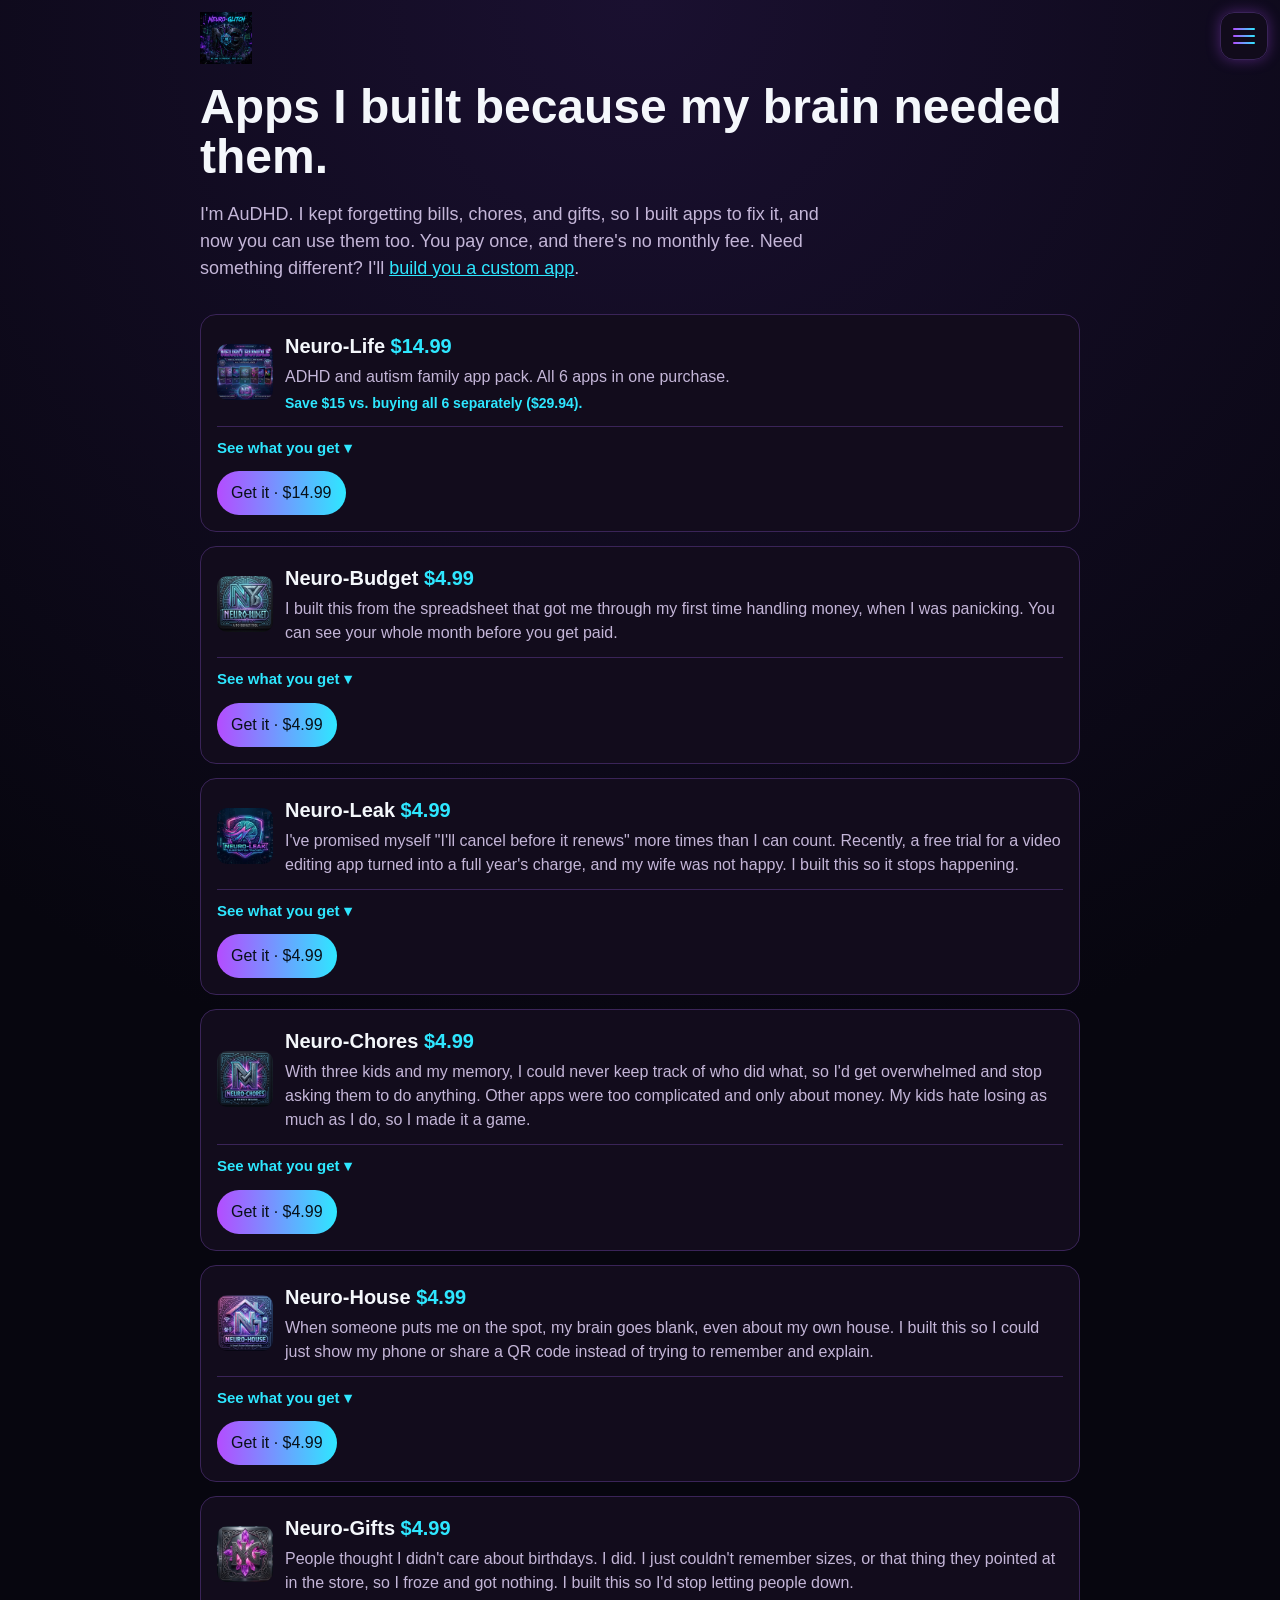
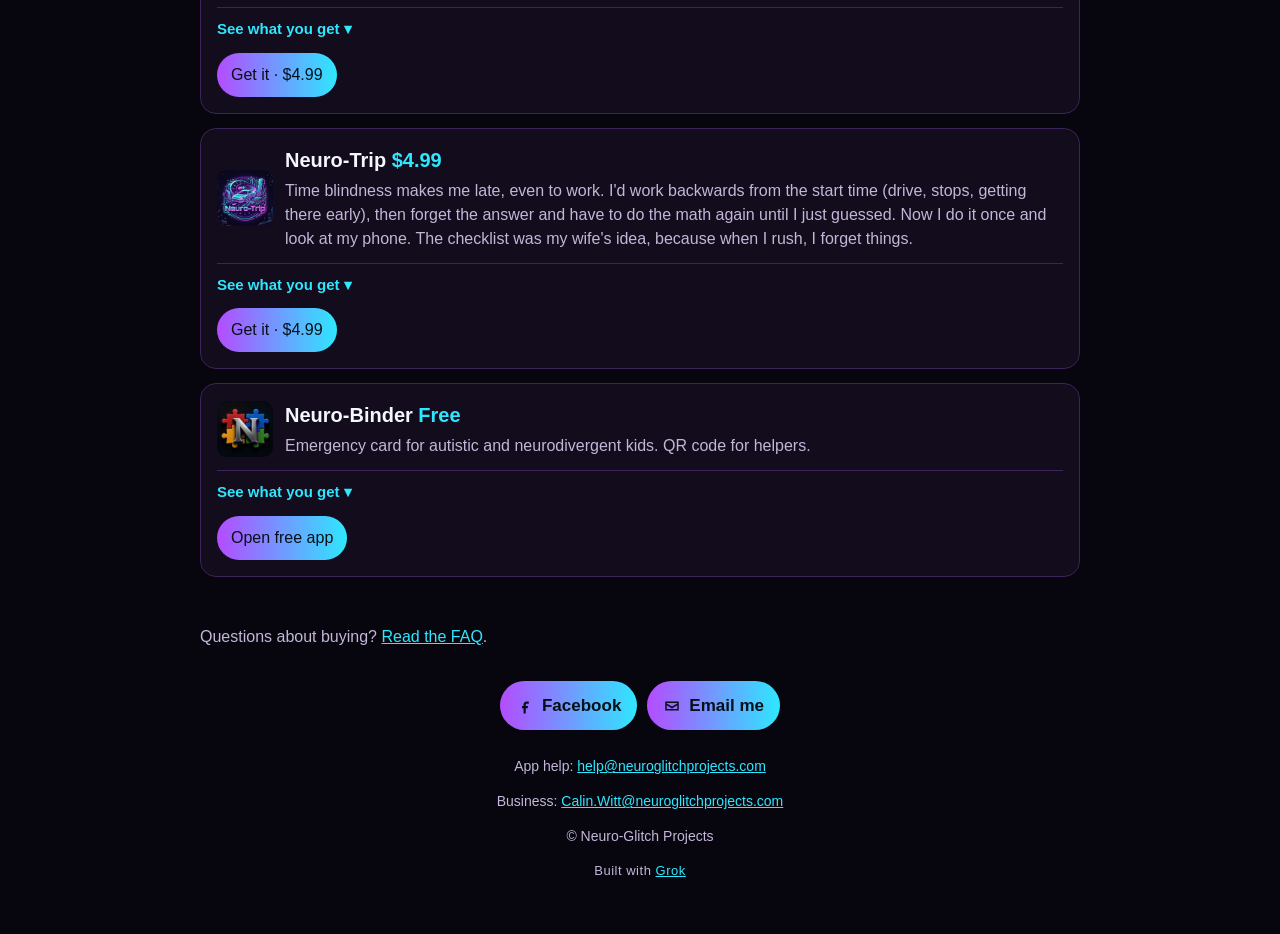
==== apps.html @ 35d651a6 "Multipage: shared styles, Home, Apps, Origin Story" ====
<!DOCTYPE html>
<html lang="en">
<head>
  <meta charset="UTF-8">
  <meta name="viewport" content="width=device-width, initial-scale=1">
  <title>Apps | Neuro-Glitch Projects</title>
  <meta name="description" content="ADHD and autism family apps by Calin Witt: budget, chores, emergency card, subscriptions, home info, gifts, and trip planner. Pay once, no monthly fee.">
  <link rel="icon" href="/favicon.ico" sizes="any">
  <link rel="icon" type="image/png" href="/favicon-48.png" sizes="48x48">
  <link rel="icon" type="image/png" href="/favicon-192.png" sizes="192x192">
  <link rel="apple-touch-icon" href="/favicon-192.png">
  <meta property="og:type" content="website">
  <meta property="og:url" content="https://neuroglitchprojects.com/apps.html">
  <meta property="og:title" content="Apps | Neuro-Glitch Projects">
  <meta property="og:description" content="ADHD and autism family apps by Calin Witt: budget, chores, emergency card, subscriptions, home info, gifts, and trip planner. Pay once, no monthly fee.">
  <meta property="og:image" content="https://neuroglitchprojects.com/logo.jpg">
  <meta name="twitter:card" content="summary_large_image">
  <meta name="twitter:title" content="Apps | Neuro-Glitch Projects">
  <meta name="twitter:description" content="ADHD and autism family apps by Calin Witt: budget, chores, emergency card, subscriptions, home info, gifts, and trip planner. Pay once, no monthly fee.">
  <meta name="twitter:image" content="https://neuroglitchprojects.com/logo.jpg">
  <link rel="canonical" href="https://neuroglitchprojects.com/apps.html">
  <link rel="stylesheet" href="styles-v1.css">
</head>
<body>
  <header>
    <a class="brandlink" href="index.html" aria-label="Home"><img class="brand" src="logo.jpg?v=10" alt="Neuro-Glitch. We are different, not less."></a>
  </header>
  <button class="burger" id="burger" type="button" aria-label="Menu" aria-expanded="false" aria-controls="menu"><span></span><span></span><span></span></button>
  <nav class="menu" id="menu" aria-label="Site menu">
    <a href="index.html">Home</a>
    <a href="apps.html" class="on" aria-current="page">Apps</a>
    <a href="origin-story.html">NG Origin Story</a>
    <a href="forms.html">Forms</a>
    <a href="faq.html">FAQ</a>
    <a href="contact.html">Contact</a>
  </nav>
  <main>
    <h1>Apps I built because my brain needed them.</h1>
    <p class="lede">I&#39;m AuDHD. I kept forgetting bills, chores, and gifts, so I built apps to fix it, and now you can use them too. You pay once, and there&#39;s no monthly fee. Need something different? I&#39;ll <a href="forms.html#custom">build you a custom app</a>.</p>
    <section class="grid" id="apps">
      <article class="card" data-cat="pack">
        <div class="row"><img class="logo" src="img/neuro-life.svg" alt="Neuro-Life logo"><div><h2>Neuro-Life <span class="price">$14.99</span></h2><p class="short">ADHD and autism family app pack. All 6 apps in one purchase.</p><p class="save">Save $15 vs. buying all 6 separately ($29.94).</p></div></div>
        <details class="what" name="site"><summary>See what you get</summary>
        <ul class="more"><li>Neuro-Chores</li><li>Neuro-House</li><li>Neuro-Leak</li><li>Neuro-Gifts</li><li>Neuro-Trip</li><li>Neuro-Budget</li></ul>
        </details>
        <a class="buy" href="https://buy.stripe.com/5kQfZj4Zwcn02ruaS0b3q06">Get it · $14.99</a>
      </article>
      <article class="card" data-cat="money">
        <div class="row"><img class="logo" src="img/neuro-budget.svg" alt="Neuro-Budget logo"><div><h2>Neuro-Budget <span class="price">$4.99</span></h2><p class="short">I built this from the spreadsheet that got me through my first time handling money, when I was panicking. You can see your whole month before you get paid.</p></div></div>
        <details class="what" name="site"><summary>See what you get</summary>
        <div class="get"><p>Sort your bills between your paychecks, track your savings, and see real numbers for what's safe to spend. It does the math so you don't get overwhelmed.</p><p class="get-all">Works on any phone. Add it to your home screen. Guide PDF included. Pay once.</p></div>
        <ul class="more"><li>Shows which check pays which bill.</li><li>Shows the amount safe to spend after those bills.</li><li>Runs on your phone. No spreadsheet.</li></ul>
        <div class="shots"><a href="img/shots/nbudget-v2-1.svg"><img loading="lazy" src="img/shots/nbudget-v2-1.svg" alt="Neuro-Budget paychecks screen showing income, bills, and safe-to-spend totals" width="140"></a><a href="img/shots/nbudget-v2-2.svg"><img loading="lazy" src="img/shots/nbudget-v2-2.svg" alt="Neuro-Budget paycheck detail with the bills assigned to that paycheck" width="140"></a><a href="img/shots/nbudget-v2-3.svg"><img loading="lazy" src="img/shots/nbudget-v2-3.svg" alt="Neuro-Budget month view showing the whole month of bills and paychecks" width="140"></a></div>
        </details>
        <a class="buy" href="https://buy.stripe.com/7sYaEZajQbiW6HK1hqb3q00">Get it · $4.99</a>
      </article>
      <article class="card" data-cat="money">
        <div class="row"><img class="logo" src="img/neuro-leak.svg" alt="Neuro-Leak logo"><div><h2>Neuro-Leak <span class="price">$4.99</span></h2><p class="short">I've promised myself "I'll cancel before it renews" more times than I can count. Recently, a free trial for a video editing app turned into a full year's charge, and my wife was not happy. I built this so it stops happening.</p></div></div>
        <details class="what" name="site"><summary>See what you get</summary>
        <div class="get"><p>Track your subscriptions and see what they cost per year. It shows when each free trial ends, so you can cancel before the full price hits.</p><p class="get-all">Works on any phone. Add it to your home screen. Guide PDF included. Pay once.</p></div>
        <ul class="more"><li>Add a plan with price, due date, and billing cycle.</li><li>See the true yearly cost.</li><li>One tap shows due trials and payments.</li></ul>
        <div class="shots"><a href="img/shots/leak-1.svg"><img loading="lazy" src="img/shots/leak-1.svg" alt="Neuro-Leak 14-day horizon with monthly and yearly subscription cost and trials ending soon" width="140"></a><a href="img/shots/leak-2.svg"><img loading="lazy" src="img/shots/leak-2.svg" alt="Neuro-Leak subscriptions list with free trials and upcoming charges" width="140"></a></div>
        </details>
        <a class="buy" href="https://buy.stripe.com/4gM4gBbnUaeSc248JSb3q03">Get it · $4.99</a>
      </article>
      <article class="card" data-cat="kids">
        <div class="row"><img class="logo" src="img/neuro-chores.svg" alt="Neuro-Chores logo"><div><h2>Neuro-Chores <span class="price">$4.99</span></h2><p class="short">With three kids and my memory, I could never keep track of who did what, so I'd get overwhelmed and stop asking them to do anything. Other apps were too complicated and only about money. My kids hate losing as much as I do, so I made it a game.</p></div></div>
        <details class="what" name="site"><summary>See what you get</summary>
        <div class="get"><p>Set your own chores and rewards, and the kids earn points. A running scoreboard shows who has done the most and who has the most points, so they push to beat each other.</p><p class="get-all">Works on any phone. Add it to your home screen. Guide PDF included. Pay once.</p></div>
        <ul class="more"><li>Add kids and assign chores.</li><li>Track points and redeem rewards.</li><li>Optional parent PIN. No monthly fee. No App Store account.</li></ul>
        <div class="shots"><a href="img/shots/chores-1.svg"><img loading="lazy" src="img/shots/chores-1.svg" alt="Neuro-Chores family overview showing each kid’s chores done and points" width="140"></a><a href="img/shots/chores-2.svg"><img loading="lazy" src="img/shots/chores-2.svg" alt="Neuro-Chores kid screen with points, a Redeem button, and chore list" width="140"></a></div>
        </details>
        <a class="buy" href="https://buy.stripe.com/9B6aEZ8bI9aO8PSe4cb3q04">Get it · $4.99</a>
      </article>
      <article class="card" data-cat="home">
        <div class="row"><img class="logo" src="img/neuro-house.svg" alt="Neuro-House logo"><div><h2>Neuro-House <span class="price">$4.99</span></h2><p class="short">When someone puts me on the spot, my brain goes blank, even about my own house. I built this so I could just show my phone or share a QR code instead of trying to remember and explain.</p></div></div>
        <details class="what" name="site"><summary>See what you get</summary>
        <div class="get"><p>A household binder for Wi-Fi, pets, shutoffs, contacts, routines, and more. Share a QR card or hand over the phone, so a sitter or plumber gets what they need without the small talk.</p><p class="get-all">Works on any phone. Add it to your home screen. Guide PDF included. Pay once.</p></div>
        <ul class="more"><li>Keys, alarm codes, shutoffs, Wi-Fi, layout, and routines.</li><li>Share a QR code with a plumber, pet sitter, or guest.</li><li>Nothing is uploaded.</li></ul>
        <div class="shots"><a href="img/shots/house-1.svg"><img loading="lazy" src="img/shots/house-1.svg" alt="Neuro-House home binder with rooms for Wi-Fi, alarm, shutoffs, pets, and contacts" width="140"></a><a href="img/shots/house-2.svg"><img loading="lazy" src="img/shots/house-2.svg" alt="Neuro-House pets page with a pet’s age, food, and care notes" width="140"></a><a href="img/shots/house-3.svg"><img loading="lazy" src="img/shots/house-3.svg" alt="Neuro-House share screen with a QR code a sitter can scan to read the pet notes" width="140"></a></div>
        </details>
        <a class="buy" href="https://buy.stripe.com/14A3cx0Jgcn07LO5xGb3q02">Get it · $4.99</a>
      </article>
      <article class="card" data-cat="people">
        <div class="row"><img class="logo" src="img/neuro-gifts.svg" alt="Neuro-Gifts logo"><div><h2>Neuro-Gifts <span class="price">$4.99</span></h2><p class="short">People thought I didn't care about birthdays. I did. I just couldn't remember sizes, or that thing they pointed at in the store, so I froze and got nothing. I built this so I'd stop letting people down.</p></div></div>
        <details class="what" name="site"><summary>See what you get</summary>
        <div class="get"><p>Save sizes, likes, birthdays, and gift ideas the moment you hear them, so you're never stuck guessing.</p><p class="get-all">Works on any phone. Add it to your home screen. Guide PDF included. Pay once.</p></div>
        <ul class="more"><li>Stores the details you forget.</li><li>Tracks a gift from idea to given.</li></ul>
        <div class="shots"><a href="img/shots/gifts-1.svg"><img loading="lazy" src="img/shots/gifts-1.svg" alt="Neuro-Gifts people list with a birthday and gift ideas" width="140"></a><a href="img/shots/gifts-2.svg"><img loading="lazy" src="img/shots/gifts-2.svg" alt="Neuro-Gifts person profile with clothing sizes, colors, and likes" width="140"></a></div>
        </details>
        <a class="buy" href="https://buy.stripe.com/aFa14p77Eev83vyaS0b3q01">Get it · $4.99</a>
      </article>
      <article class="card" data-cat="travel">
        <div class="row"><img class="logo" src="img/neuro-trip.svg" alt="Neuro-Trip logo"><div><h2>Neuro-Trip <span class="price">$4.99</span></h2><p class="short">Time blindness makes me late, even to work. I'd work backwards from the start time (drive, stops, getting there early), then forget the answer and have to do the math again until I just guessed. Now I do it once and look at my phone. The checklist was my wife's idea, because when I rush, I forget things.</p></div></div>
        <details class="what" name="site"><summary>See what you get</summary>
        <div class="get"><p>Enter when you need to be there and what's on the way. It tells you when to start getting ready and when to leave, plus a checklist so nothing gets left behind.</p><p class="get-all">Works on any phone. Add it to your home screen. Guide PDF included. Pay once.</p></div>
        <ul class="more"><li>Set the arrival time first.</li><li>Add stops and a buffer.</li><li>Shows when you need to leave.</li></ul>
        <div class="shots"><a href="img/shots/trip-1.svg"><img loading="lazy" src="img/shots/trip-1.svg" alt="Neuro-Trip upcoming trip with the time to start getting ready" width="140"></a><a href="img/shots/trip-2.svg"><img loading="lazy" src="img/shots/trip-2.svg" alt="Neuro-Trip schedule working backward from arrival time with stops" width="140"></a><a href="img/shots/trip-3.svg"><img loading="lazy" src="img/shots/trip-3.svg" alt="Neuro-Trip packing checklist before leaving" width="140"></a></div>
        </details>
        <a class="buy" href="https://buy.stripe.com/bJecN79fM3Qud68e4cb3q05">Get it · $4.99</a>
      </article>
      <article class="card" data-cat="kids">
        <div class="row"><img class="logo" src="img/neuro-binder.svg" alt="Neuro-Binder logo"><div><h2>Neuro-Binder <span class="price">Free</span></h2><p class="short">Emergency card for autistic and neurodivergent kids. QR code for helpers.</p></div></div>
        <details class="what" name="site"><summary>See what you get</summary>
        <ul class="more"><li>QR code with photo, contacts, allergies, and how to help.</li><li>A helper can scan it with no account.</li><li>The scanner cannot edit the card.</li></ul>
        </details>
        <a class="buy" href="https://forge-zest-kite-frost.grok.me" target="_blank" rel="noopener">Open free app</a>
      </article>
    </section>
    <p class="short" style="margin:20px 0">Questions about buying? <a href="faq.html">Read the FAQ</a>.</p>
  </main>
  <footer>
    <div class="links">
      <a href="https://www.facebook.com/share/1QCXShVWDk/?mibextid=wwXIfr"><svg viewBox="0 0 24 24" aria-hidden="true"><path fill="currentColor" d="M14 9h3V6h-3c-2.2 0-4 1.8-4 4v2H8v3h2v7h3v-7h2.6l.4-3H13v-2c0-.6.4-1 1-1z"/></svg>Facebook</a>
      <a href="mailto:help@neuroglitchprojects.com"><svg viewBox="0 0 24 24" aria-hidden="true"><path fill="currentColor" d="M3 6h18v12H3V6zm2 2v.5l7 4.2 7-4.2V8H5zm14 8V11l-7 4.2L5 11v5h14z"/></svg>Email me</a>
    </div>
    <p>App help: <a href="mailto:help@neuroglitchprojects.com">help@neuroglitchprojects.com</a></p>
    <p>Business: <a href="mailto:Calin.Witt@neuroglitchprojects.com">Calin.Witt@neuroglitchprojects.com</a></p>
    <p class="copy">© Neuro-Glitch Projects</p>
    <p class="credit">Built with <a href="https://grok.com">Grok</a></p>
  </footer>
  <script>
    function openHash(){ var s=document.querySelector(location.hash||"#none"); if(s&&s.tagName==="SECTION"){ var d=s.querySelector("details.formwrap"); if(d) d.open=true; } }
    window.addEventListener("hashchange", openHash); openHash();
  </script>
  <div class="lb" id="lb" role="dialog" aria-modal="true" aria-label="Screenshot"><img alt=""><button class="pv" type="button" aria-label="Previous">&#8249;</button><button class="nx" type="button" aria-label="Next">&#8250;</button><button class="x" type="button" aria-label="Close">&times;</button></div>
  <script>
    (function(){
      var lb=document.getElementById("lb"), im=lb.querySelector("img"), set=[], i=0, sx=null;
      function show(){ var a=set[i]; im.src=a.getAttribute("href"); im.alt=a.querySelector("img").alt; lb.querySelector(".pv").style.display=lb.querySelector(".nx").style.display=set.length>1?"":"none"; }
      function open(a){ set=[].slice.call(a.parentNode.querySelectorAll("a")); i=set.indexOf(a); show(); lb.classList.add("on"); document.body.classList.add("lb-open"); }
      function close(){ lb.classList.remove("on"); document.body.classList.remove("lb-open"); im.src=""; }
      function go(d){ i=(i+d+set.length)%set.length; show(); }
      document.querySelectorAll(".shots a").forEach(function(a){ a.addEventListener("click",function(e){ e.preventDefault(); open(a); }); });
      lb.addEventListener("click",function(e){ if(e.target.classList.contains("pv")) go(-1); else if(e.target.classList.contains("nx")) go(1); else if(e.target!==im) close(); });
      document.addEventListener("keydown",function(e){ if(!lb.classList.contains("on")) return; if(e.key==="Escape") close(); if(e.key==="ArrowLeft") go(-1); if(e.key==="ArrowRight") go(1); });
      lb.addEventListener("touchstart",function(e){ sx=e.touches[0].clientX; },{passive:true});
      lb.addEventListener("touchend",function(e){ if(sx===null) return; var dx=e.changedTouches[0].clientX-sx; sx=null; if(Math.abs(dx)>40) go(dx<0?1:-1); });
    })();
  </script>
  <script>
    (function(){
      var ds=[].slice.call(document.querySelectorAll("details"));
      ds.forEach(function(d){ d.addEventListener("toggle",function(){
        if(!d.open) return;
        ds.forEach(function(o){ if(o!==d && o.open) o.open=false; });
        requestAnimationFrame(function(){
          var card=d.closest(".card")||d, h=document.querySelector("header"), off=(h&&getComputedStyle(h).position==="sticky")?h.offsetHeight:0;
          var top=card.getBoundingClientRect().top;
          if(top<off) window.scrollTo({top:window.scrollY+top-off-8,behavior:"smooth"});
        });
      }); });
    })();
  </script>
  <script>
    (function(){
      var b=document.getElementById("burger"), m=document.getElementById("menu");
      function set(o){ m.classList.toggle("on",o); b.setAttribute("aria-expanded",o?"true":"false"); }
      b.addEventListener("click",function(e){ e.stopPropagation(); set(!m.classList.contains("on")); });
      document.addEventListener("click",function(e){ if(m.classList.contains("on") && !m.contains(e.target)) set(false); });
      document.addEventListener("keydown",function(e){ if(e.key==="Escape") set(false); });
      m.querySelectorAll("a").forEach(function(a){ a.addEventListener("click",function(){ set(false); }); });
    })();
  </script>
</body>
</html>
---- styles-v1.css ----
:root { --bg:#07060f; --card:#120c1c; --line:#3a2458; --text:#F4F7FB; --muted:#c4b6d8; --cyan:#2ee7ff; --purple:#b44cff; }
* { box-sizing: border-box; }
body { margin:0; font-family:-apple-system,BlinkMacSystemFont,"Segoe UI",sans-serif; background:radial-gradient(circle at top, #1a1030 0%, var(--bg) 42%); color:var(--text); line-height:1.5; }
header, main, footer { width:min(880px, calc(100% - 32px)); margin:0 auto; }
header { padding:12px 0 0; display:flex; align-items:center; gap:12px; flex-wrap:wrap; }
.brand { height:52px; width:auto; display:block; margin:0; flex:none; }
header nav { justify-content:flex-start; flex:1 1 240px; padding:4px 0; gap:4px 10px; }
nav, .links { display:flex; justify-content:center; gap:10px; padding:12px 0; flex-wrap:wrap; }
nav a { color:var(--cyan); text-decoration:none; font-size:16px; padding:8px 4px; }
.links a { display:inline-flex; align-items:center; gap:8px; color:#071018; background:linear-gradient(90deg, var(--purple), var(--cyan)); text-decoration:none; font-size:17px; font-weight:700; border-radius:999px; padding:12px 16px; }
.links svg { width:18px; height:18px; flex:none; }
h1 { font-size:clamp(30px, 7vw, 48px); line-height:1.05; margin:18px 0 12px; }
h2 { margin:0 0 4px; font-size:20px; }
.price { color:var(--cyan); font-weight:700; }
.lede, .note { color:var(--muted); font-size:18px; max-width:40rem; }
.steps { display:flex; gap:8px; flex-wrap:wrap; padding:0 0 16px; color:var(--muted); font-size:13px; }
.steps span { background:#140c22; border:1px solid var(--line); border-radius:999px; padding:6px 10px; }
.about { background:var(--card); border:1px solid var(--line); border-radius:16px; padding:18px; margin:8px 0 24px; }
.about h2 { font-size:28px; }
.about p { margin:12px 0 0; } .about details { background:transparent; border:0; padding:0; } .about summary h2 { font-size:28px; } .hint { margin:0; color:var(--muted); font-size:13px; }
.family { display:grid; grid-template-columns:1fr; gap:12px; margin:14px 0 4px; }
.family img { width:100%; height:auto; display:block; border-radius:14px; border:1px solid var(--line); }
@media (min-width:640px) { .family { grid-template-columns:1fr 1fr; } }
.reviews { display:grid; gap:12px; padding:8px 0 28px; }
.review { margin:0; background:var(--card); border:1px solid var(--line); border-radius:16px; padding:16px; }
.review blockquote { margin:0; font-size:17px; }
.review figcaption { margin-top:8px; color:var(--cyan); font-weight:700; font-size:14px; }
#reviews > h2 { font-size:28px; }
.get { margin:10px 0 0; padding:10px 12px; background:#140c22; border:1px solid var(--line); border-radius:12px; font-size:15px; }
.get p { margin:0; }
.get .get-all { margin-top:6px; color:var(--cyan); font-weight:700; font-size:14px; }
.card { background:var(--card); border:1px solid var(--line); border-radius:16px; padding:16px; }
.card .buy { margin-top:12px; }
details.what { background:transparent; border:0; border-top:1px solid var(--line); border-radius:0; padding:10px 0 0; margin-top:12px; }
details.what > summary { color:var(--cyan); font-size:15px; font-weight:600; }
details.what > summary::after { content:" ▾"; }
details.what[open] > summary::after { content:" ▴"; }
.lb { position:fixed; inset:0; background:rgba(0,0,0,.9); display:none; align-items:center; justify-content:center; z-index:1000; }
.lb.on { display:flex; }
.lb img { max-width:92vw; max-height:88vh; width:auto; height:auto; object-fit:contain; border-radius:12px; }
.lb button { position:absolute; background:rgba(255,255,255,.12); color:#fff; border:0; border-radius:999px; width:44px; height:44px; font-size:24px; line-height:44px; padding:0; cursor:pointer; }
.lb .x { top:14px; right:14px; } .lb .pv { left:10px; top:50%; transform:translateY(-50%); } .lb .nx { right:10px; top:50%; transform:translateY(-50%); }
body.lb-open { overflow:hidden; }
.faq { display:grid; gap:10px; padding:8px 0 24px; }
.grid { display:grid; gap:14px; padding:14px 0 28px; }
.formwrap form { background:transparent; border:0; padding:12px 0 0; }
details, form { background:var(--card); border:1px solid var(--line); border-radius:16px; padding:16px; }
summary { cursor:pointer; list-style:none; }
summary::-webkit-details-marker { display:none; }
.row { display:flex; gap:12px; align-items:center; }
.logo { width:56px; height:56px; border-radius:10px; object-fit:cover; flex:none; }
.short { margin:0; color:var(--muted); }
.save { margin:4px 0 0; color:var(--cyan); font-size:14px; font-weight:700; }
.more { margin:14px 0; }
.shots { display:flex; gap:10px; overflow-x:auto; padding:4px 0 14px; scroll-snap-type:x mandatory; -webkit-overflow-scrolling:touch; }
.shots a { flex:none; scroll-snap-align:start; }
.shots img { display:block; width:140px; height:auto; border-radius:14px; border:1px solid var(--line); }
.more li { margin:6px 0; }
.buy, button.send { display:inline-block; background:linear-gradient(90deg, var(--purple), var(--cyan)); color:#071018; text-decoration:none; font-weight:700; border:0; border-radius:999px; padding:10px 14px; font:inherit; }
label { display:block; margin:12px 0 6px; font-size:14px; }
input, textarea { width:100%; background:#0c0814; color:var(--text); border:1px solid var(--line); border-radius:10px; padding:10px; font:inherit; }
textarea { min-height:110px; }
.custom { padding-bottom:28px; }
.custom h2 { font-size:28px; }
footer { color:var(--muted); font-size:14px; padding-bottom:40px; text-align:center; }
footer a { color:var(--cyan); }
.credit { margin-top:8px; font-size:13px; letter-spacing:.04em; }
.brandlink { display:inline-block; }
.burger { position:fixed; top:12px; right:12px; z-index:60; width:48px; height:48px; border-radius:14px; border:1px solid var(--line); background:rgba(18,12,28,.92); display:flex; flex-direction:column; justify-content:center; align-items:center; gap:5px; cursor:pointer; box-shadow:0 0 14px rgba(180,76,255,.35); }
.burger span { display:block; width:22px; height:2px; border-radius:2px; background:linear-gradient(90deg,var(--purple),var(--cyan)); transition:transform .2s, opacity .2s; }
.burger[aria-expanded="true"] span:nth-child(1){ transform:translateY(7px) rotate(45deg); } .burger[aria-expanded="true"] span:nth-child(2){ opacity:0; } .burger[aria-expanded="true"] span:nth-child(3){ transform:translateY(-7px) rotate(-45deg); }
.menu { position:fixed; top:68px; right:12px; z-index:59; min-width:220px; background:#120c1c; border:1px solid var(--line); border-radius:16px; padding:8px; box-shadow:0 10px 40px rgba(0,0,0,.6), 0 0 20px rgba(46,231,255,.15); display:none; }
.menu.on { display:block; }
.menu a { display:block; color:var(--text); text-decoration:none; font-size:18px; font-weight:600; padding:12px 14px; border-radius:10px; }
.menu a:hover, .menu a:focus { background:#1c1230; color:var(--cyan); }
.hello { display:grid; gap:16px; padding:8px 0 28px; }
.hello .top { display:flex; align-items:center; gap:16px; flex-wrap:wrap; }
.photo { display:block; width:100%; height:auto; aspect-ratio:16/9; object-fit:cover; object-position:center; border-radius:18px; border:2px solid transparent; background:linear-gradient(#07060f,#07060f) padding-box, linear-gradient(135deg,var(--purple),var(--cyan),#ff4fd8) border-box; box-shadow:0 0 18px rgba(180,76,255,.45), 0 0 34px rgba(46,231,255,.2), 0 0 50px rgba(255,79,216,.15); }
.hello h1 { margin:0; font-size:34px; line-height:1.15; }
.tag { margin:6px 0 0; color:var(--cyan); font-weight:700; font-size:16px; }
.hello p { margin:0; font-size:17px; }
.hi3 { display:grid; gap:12px; grid-template-columns:repeat(auto-fit,minmax(220px,1fr)); }
.hi3 div { background:var(--card); border:1px solid var(--line); border-radius:16px; padding:14px 16px; }
.hi3 div:nth-child(1){ border-top:3px solid #ff4fd8; } .hi3 div:nth-child(2){ border-top:3px solid var(--cyan); } .hi3 div:nth-child(3){ border-top:3px solid var(--purple); }
.hi3 h3 { margin:0 0 6px; font-size:18px; } .hi3 p { color:var(--muted); font-size:15px; }
.cta { display:flex; gap:12px 18px; align-items:center; flex-wrap:wrap; }
.cta .buy { font-size:17px; padding:12px 20px; } .cta a:not(.buy) { color:var(--cyan); }
.contact { text-align:center; }
.contact a { color:var(--cyan); font-weight:600; }
footer .copy { margin-top:6px; }
.mails { display:grid; gap:10px; margin:12px 0; } .mails div { background:#0c0814; border:1px solid var(--line); border-radius:12px; padding:10px 12px; } .ml { display:block; color:var(--muted); font-size:14px; margin-bottom:2px; } .mails a { word-break:break-all; }
.menu a.on { color:var(--cyan); background:#1c1230; box-shadow:inset 3px 0 0 #ff4fd8; }
.pagehead { margin:8px 0 16px; } .pagehead h1 { margin:0 0 6px; } .pagehead p { margin:0; color:var(--muted); font-size:17px; }
.story { background:var(--card); border:1px solid var(--line); border-radius:16px; padding:18px; margin:8px 0 24px; }
.story p { font-size:17px; margin:14px 0 0; } .story .family { margin-bottom:4px; }
.contact h2 { margin-top:0; }
main p a { color:var(--cyan); }
.fgroup { margin:26px 0 10px; font-size:20px; color:var(--cyan); }
.pagehead { padding-top:8px; }
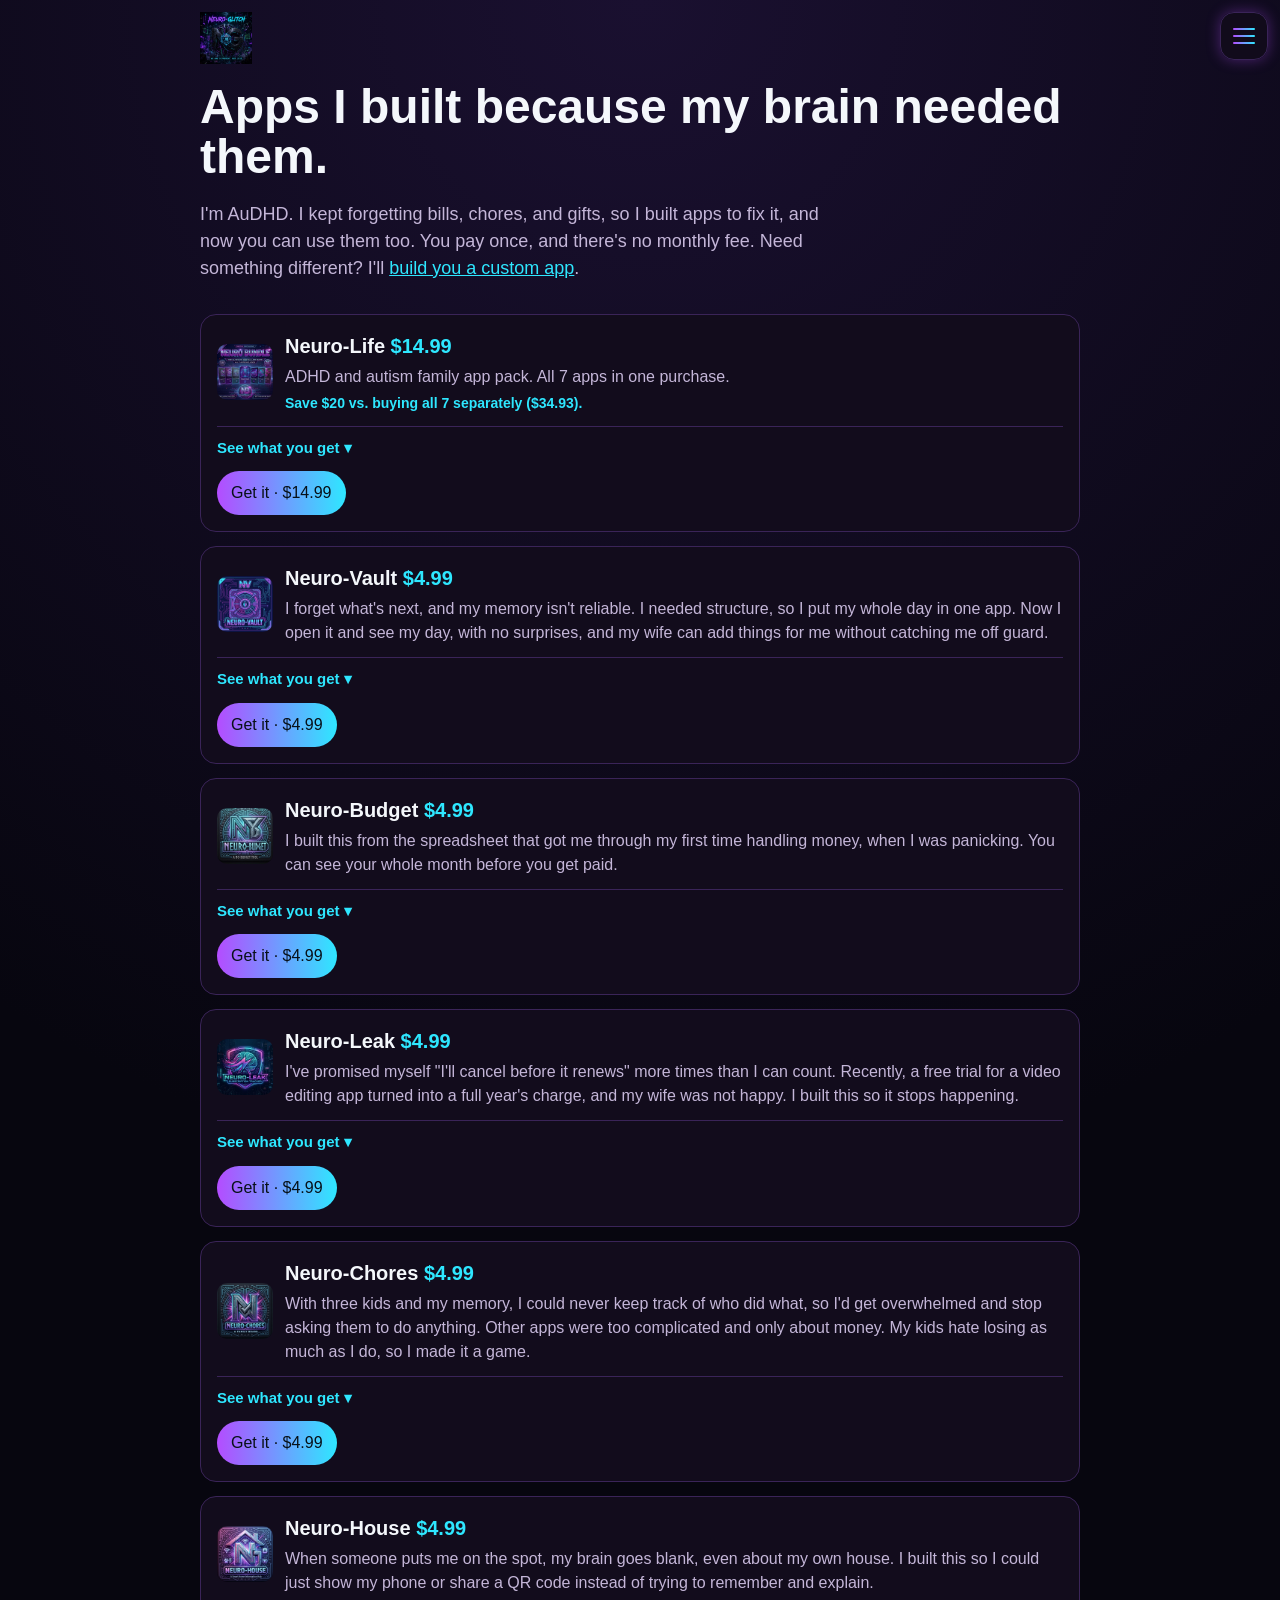
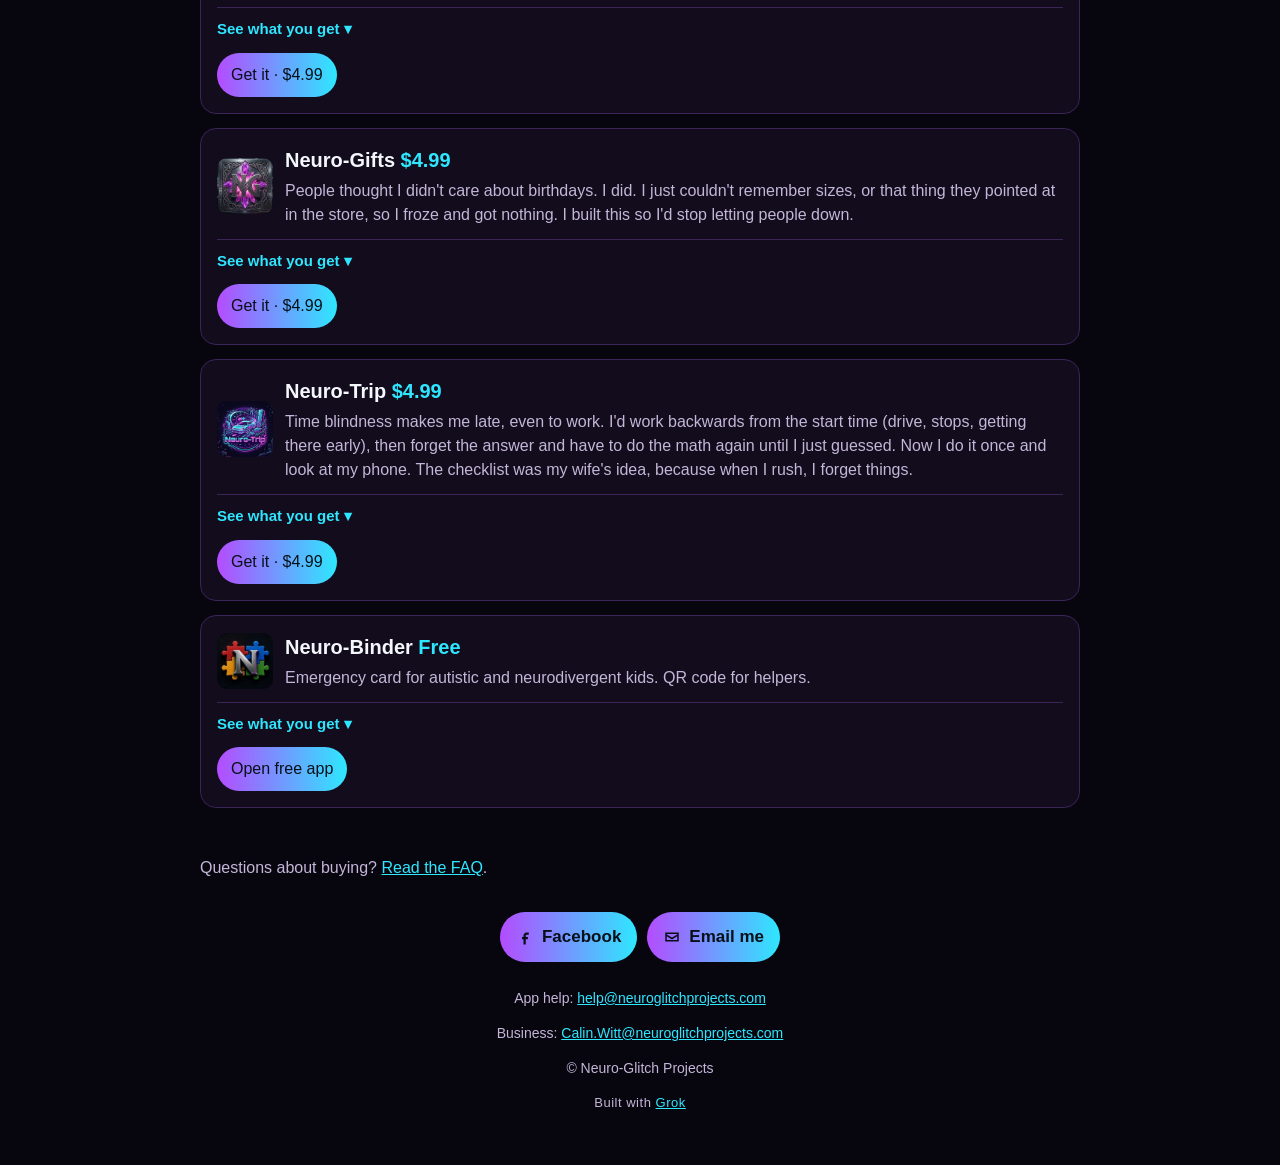
==== commit 11c8272f: "Neuro-Vault (3/3): Apps card, 7-app bundle, FAQ price" ====
--- a/apps.html
+++ b/apps.html
@@ -4,7 +4,7 @@
   <meta charset="UTF-8">
   <meta name="viewport" content="width=device-width, initial-scale=1">
   <title>Apps | Neuro-Glitch Projects</title>
-  <meta name="description" content="ADHD and autism family apps by Calin Witt: budget, chores, emergency card, subscriptions, home info, gifts, and trip planner. Pay once, no monthly fee.">
+  <meta name="description" content="ADHD and autism family apps by Calin Witt: budget, chores, emergency card, subscriptions, home info, gifts, trip planner, and day planner. Pay once, no monthly fee.">
   <link rel="icon" href="/favicon.ico" sizes="any">
   <link rel="icon" type="image/png" href="/favicon-48.png" sizes="48x48">
   <link rel="icon" type="image/png" href="/favicon-192.png" sizes="192x192">
@@ -12,14 +12,15 @@
   <meta property="og:type" content="website">
   <meta property="og:url" content="https://neuroglitchprojects.com/apps.html">
   <meta property="og:title" content="Apps | Neuro-Glitch Projects">
-  <meta property="og:description" content="ADHD and autism family apps by Calin Witt: budget, chores, emergency card, subscriptions, home info, gifts, and trip planner. Pay once, no monthly fee.">
+  <meta property="og:description" content="ADHD and autism family apps by Calin Witt: budget, chores, emergency card, subscriptions, home info, gifts, trip planner, and day planner. Pay once, no monthly fee.">
   <meta property="og:image" content="https://neuroglitchprojects.com/logo.jpg">
   <meta name="twitter:card" content="summary_large_image">
   <meta name="twitter:title" content="Apps | Neuro-Glitch Projects">
-  <meta name="twitter:description" content="ADHD and autism family apps by Calin Witt: budget, chores, emergency card, subscriptions, home info, gifts, and trip planner. Pay once, no monthly fee.">
+  <meta name="twitter:description" content="ADHD and autism family apps by Calin Witt: budget, chores, emergency card, subscriptions, home info, gifts, trip planner, and day planner. Pay once, no monthly fee.">
   <meta name="twitter:image" content="https://neuroglitchprojects.com/logo.jpg">
   <link rel="canonical" href="https://neuroglitchprojects.com/apps.html">
   <link rel="stylesheet" href="styles-v1.css">
+  <style>.grid{grid-template-columns:minmax(0,1fr)}</style>
 </head>
 <body>
   <header>
@@ -39,11 +40,20 @@
     <p class="lede">I&#39;m AuDHD. I kept forgetting bills, chores, and gifts, so I built apps to fix it, and now you can use them too. You pay once, and there&#39;s no monthly fee. Need something different? I&#39;ll <a href="forms.html#custom">build you a custom app</a>.</p>
     <section class="grid" id="apps">
       <article class="card" data-cat="pack">
-        <div class="row"><img class="logo" src="img/neuro-life.svg" alt="Neuro-Life logo"><div><h2>Neuro-Life <span class="price">$14.99</span></h2><p class="short">ADHD and autism family app pack. All 6 apps in one purchase.</p><p class="save">Save $15 vs. buying all 6 separately ($29.94).</p></div></div>
+        <div class="row"><img class="logo" src="img/neuro-life-v2.svg" alt="Neuro-Life logo"><div><h2>Neuro-Life <span class="price">$14.99</span></h2><p class="short">ADHD and autism family app pack. All 7 apps in one purchase.</p><p class="save">Save $20 vs. buying all 7 separately ($34.93).</p></div></div>
         <details class="what" name="site"><summary>See what you get</summary>
-        <ul class="more"><li>Neuro-Chores</li><li>Neuro-House</li><li>Neuro-Leak</li><li>Neuro-Gifts</li><li>Neuro-Trip</li><li>Neuro-Budget</li></ul>
+        <ul class="more"><li>Neuro-Chores</li><li>Neuro-House</li><li>Neuro-Leak</li><li>Neuro-Gifts</li><li>Neuro-Trip</li><li>Neuro-Budget</li><li>Neuro-Vault</li></ul>
         </details>
         <a class="buy" href="https://buy.stripe.com/5kQfZj4Zwcn02ruaS0b3q06">Get it · $14.99</a>
+      </article>
+      <article class="card" data-cat="time">
+        <div class="row"><img class="logo" src="img/neuro-vault.svg" alt="Neuro-Vault logo"><div><h2>Neuro-Vault <span class="price">$4.99</span></h2><p class="short">I forget what's next, and my memory isn't reliable. I needed structure, so I put my whole day in one app. Now I open it and see my day, with no surprises, and my wife can add things for me without catching me off guard.</p></div></div>
+        <details class="what" name="site"><summary>See what you get</summary>
+        <div class="get"><p>One calm place for your schedule, meds, notes and journal, groceries and meals, and car care. Share a partner link so your person can see your time blocks, ask for time, and use the grocery list. They never see your journal or your meds.</p><p class="get-all">Works on any phone. Add it to your home screen. Guide PDF included. Pay once.</p></div>
+        <ul class="more"><li>Plan your day with time blocks and one-tap presets.</li><li>Syncs with your iPhone or Google Calendar, so future plans show up when it's time.</li><li>Partner link with no account and no app needed.</li><li>Journal with a PIN lock. Your data stays on your device unless you turn on sync.</li></ul>
+        <div class="shots"><a href="img/shots/vault-1.svg"><img loading="lazy" src="img/shots/vault-1.svg" alt="Neuro-Vault Home screen with cards for Up Next, Meds Today, Brain Dump, Today's Plan, and Quick Capture" width="140"></a><a href="img/shots/vault-2.svg"><img loading="lazy" src="img/shots/vault-2.svg" alt="Neuro-Vault menu drawer with Home, Journal, Brain Dump, Vehicle, Medication, Calendar, Groceries, and Settings" width="140"></a><a href="img/shots/vault-3.svg"><img loading="lazy" src="img/shots/vault-3.svg" alt="Neuro-Vault Calendar day view with time blocks laid out from morning on" width="140"></a><a href="img/shots/vault-4.svg"><img loading="lazy" src="img/shots/vault-4.svg" alt="Neuro-Vault Settings list with Appearance, Home layout, Calendar and presets, Medication, Journal, and Partner link" width="140"></a><a href="img/shots/vault-5.svg"><img loading="lazy" src="img/shots/vault-5.svg" alt="Neuro-Vault Groceries tab with List, Meals, and Usuals and a Plan a trip button" width="140"></a></div>
+        </details>
+        <a class="buy" href="https://buy.stripe.com/3cI5kF4Zw1Im9TW0dmb3q07">Get it · $4.99</a>
       </article>
       <article class="card" data-cat="money">
         <div class="row"><img class="logo" src="img/neuro-budget.svg" alt="Neuro-Budget logo"><div><h2>Neuro-Budget <span class="price">$4.99</span></h2><p class="short">I built this from the spreadsheet that got me through my first time handling money, when I was panicking. You can see your whole month before you get paid.</p></div></div>
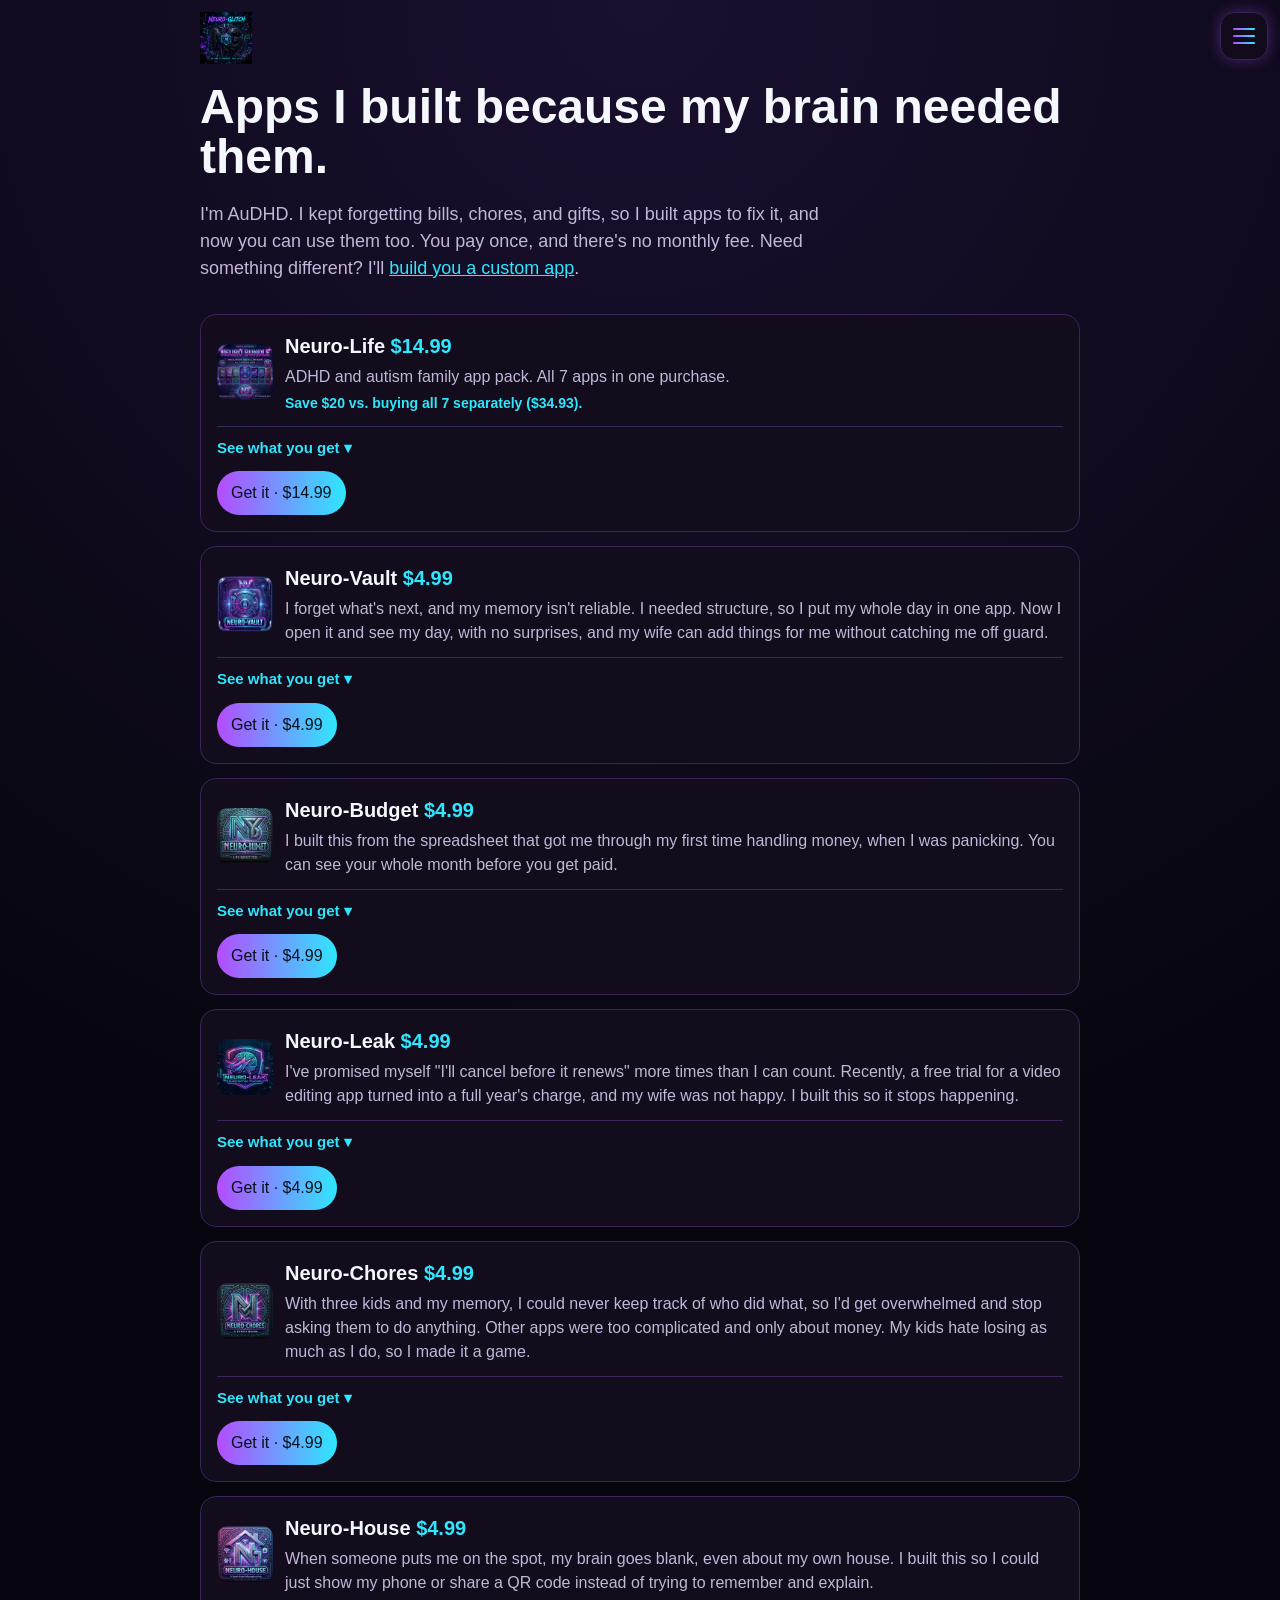
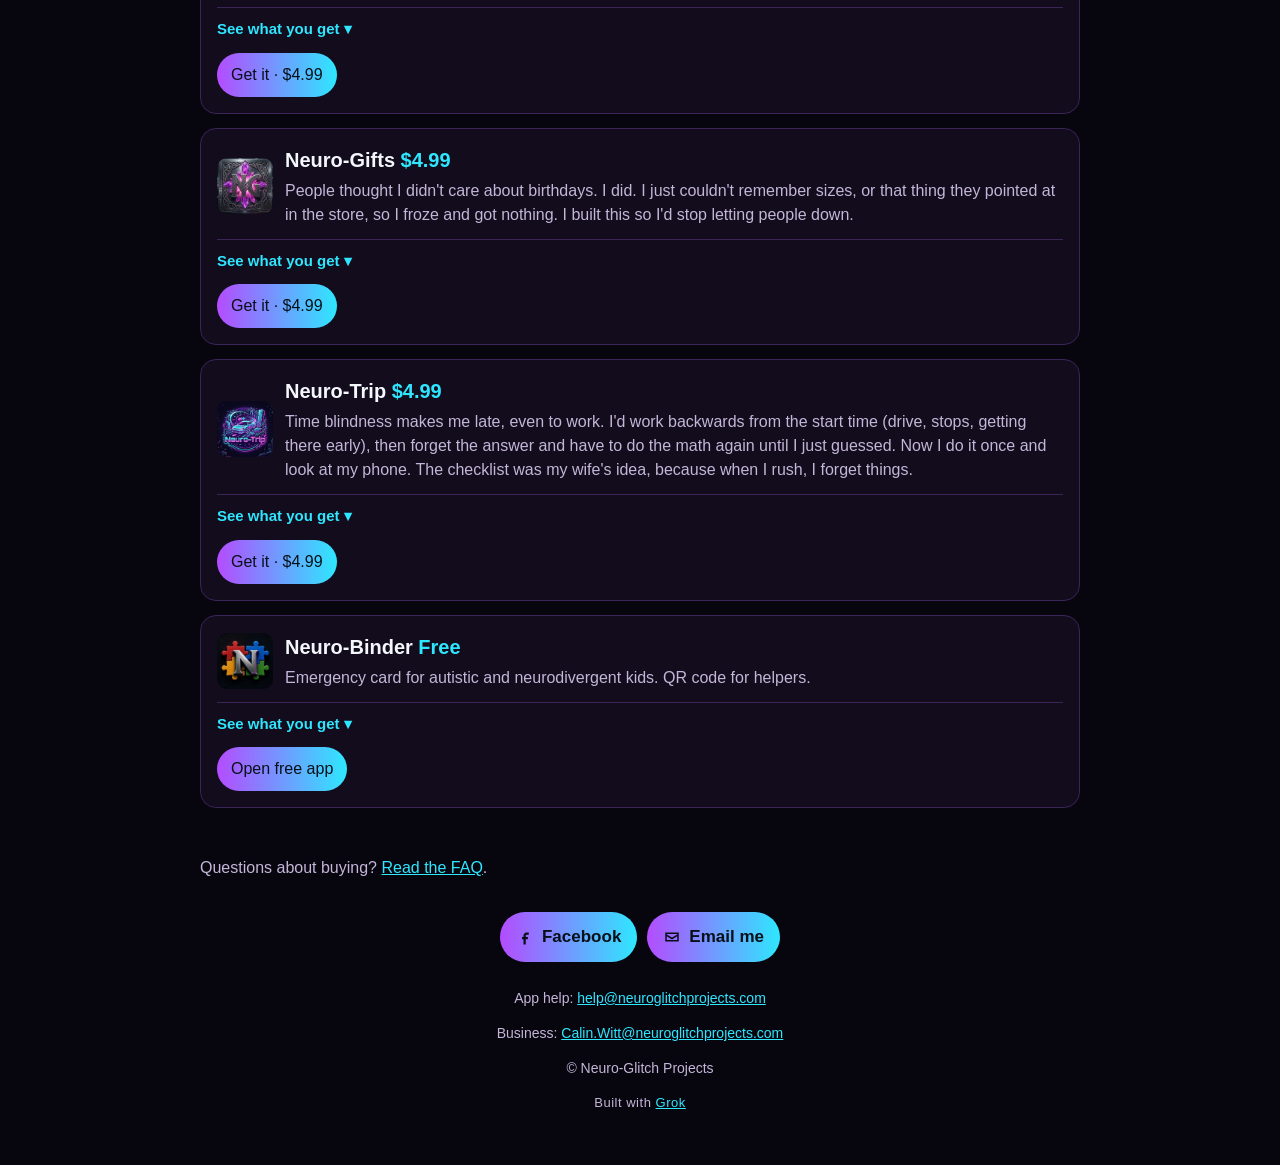
==== commit 3ea65359: "Neuro-Vault logo v2 (2/2): point Apps card at new logo" ====
--- a/apps.html
+++ b/apps.html
@@ -47,7 +47,7 @@
         <a class="buy" href="https://buy.stripe.com/5kQfZj4Zwcn02ruaS0b3q06">Get it · $14.99</a>
       </article>
       <article class="card" data-cat="time">
-        <div class="row"><img class="logo" src="img/neuro-vault.svg" alt="Neuro-Vault logo"><div><h2>Neuro-Vault <span class="price">$4.99</span></h2><p class="short">I forget what's next, and my memory isn't reliable. I needed structure, so I put my whole day in one app. Now I open it and see my day, with no surprises, and my wife can add things for me without catching me off guard.</p></div></div>
+        <div class="row"><img class="logo" src="img/neuro-vault-v2.svg" alt="Neuro-Vault logo"><div><h2>Neuro-Vault <span class="price">$4.99</span></h2><p class="short">I forget what's next, and my memory isn't reliable. I needed structure, so I put my whole day in one app. Now I open it and see my day, with no surprises, and my wife can add things for me without catching me off guard.</p></div></div>
         <details class="what" name="site"><summary>See what you get</summary>
         <div class="get"><p>One calm place for your schedule, meds, notes and journal, groceries and meals, and car care. Share a partner link so your person can see your time blocks, ask for time, and use the grocery list. They never see your journal or your meds.</p><p class="get-all">Works on any phone. Add it to your home screen. Guide PDF included. Pay once.</p></div>
         <ul class="more"><li>Plan your day with time blocks and one-tap presets.</li><li>Syncs with your iPhone or Google Calendar, so future plans show up when it's time.</li><li>Partner link with no account and no app needed.</li><li>Journal with a PIN lock. Your data stays on your device unless you turn on sync.</li></ul>
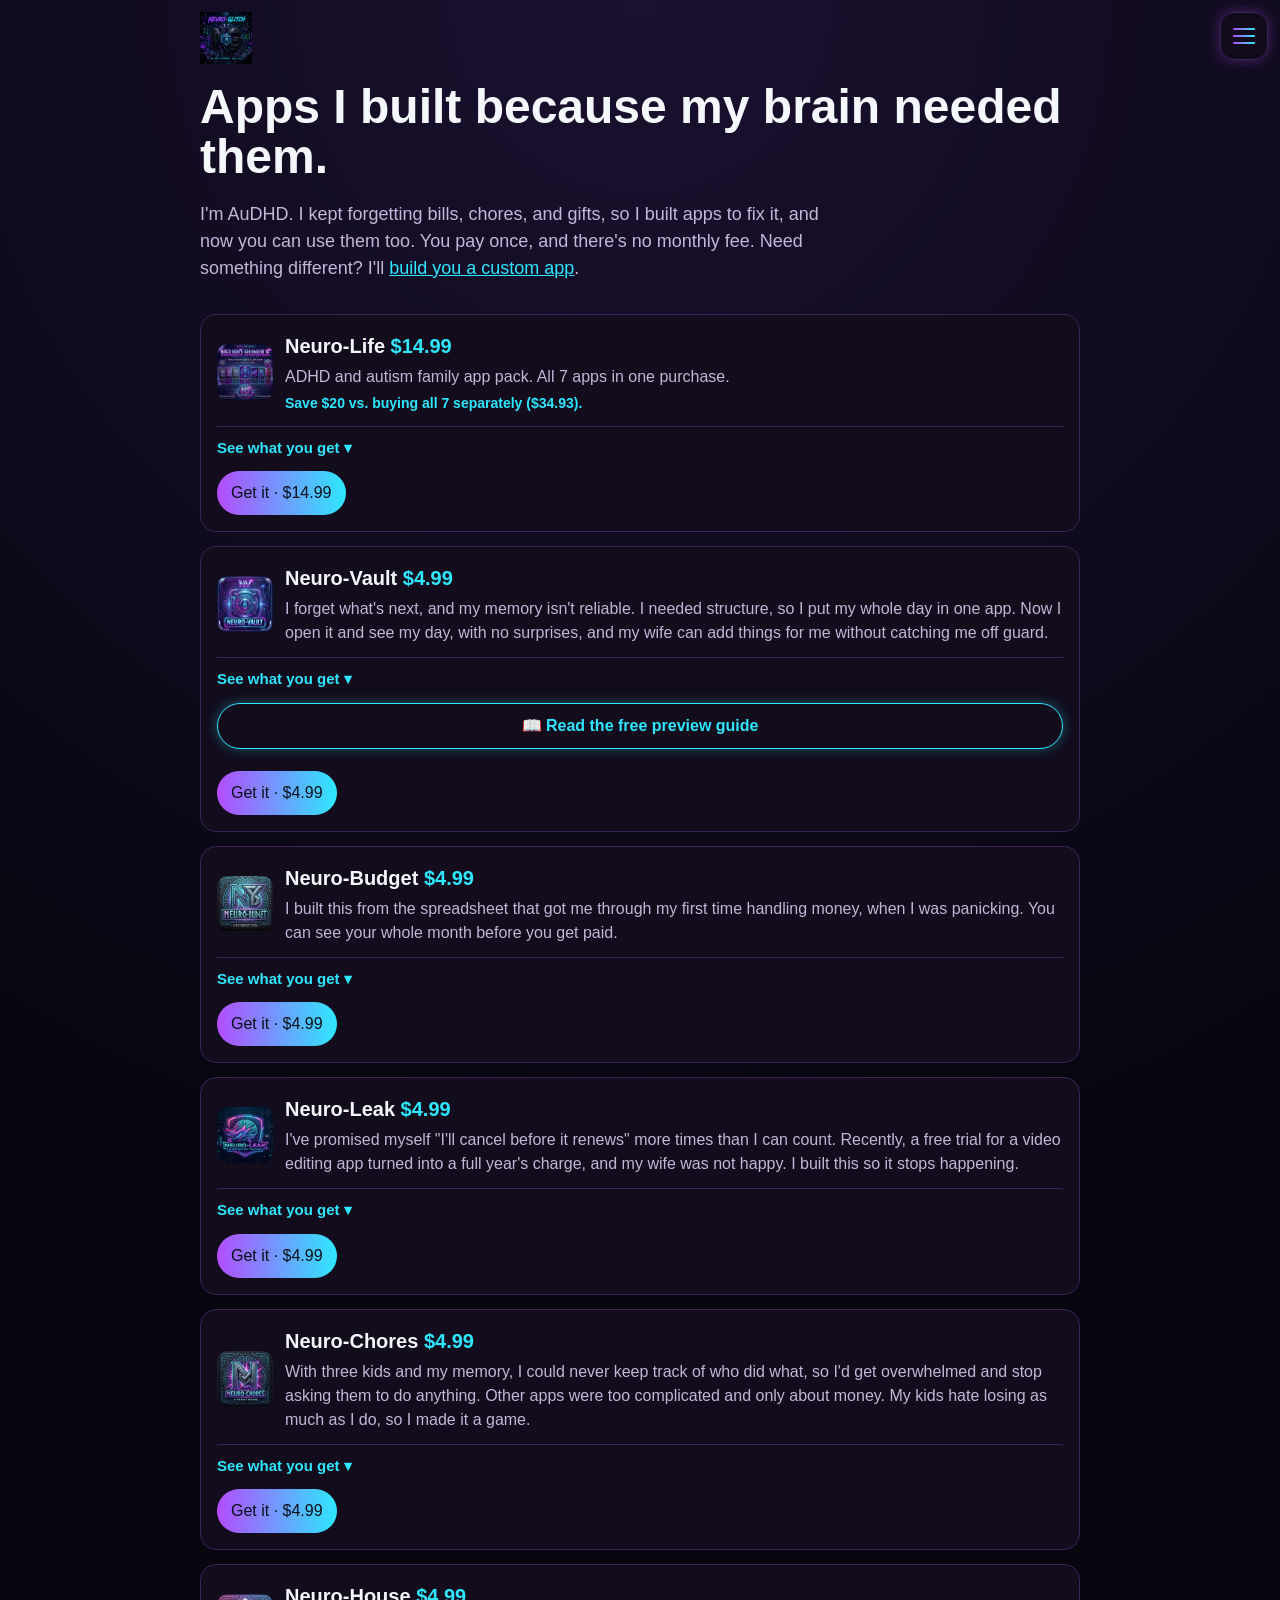
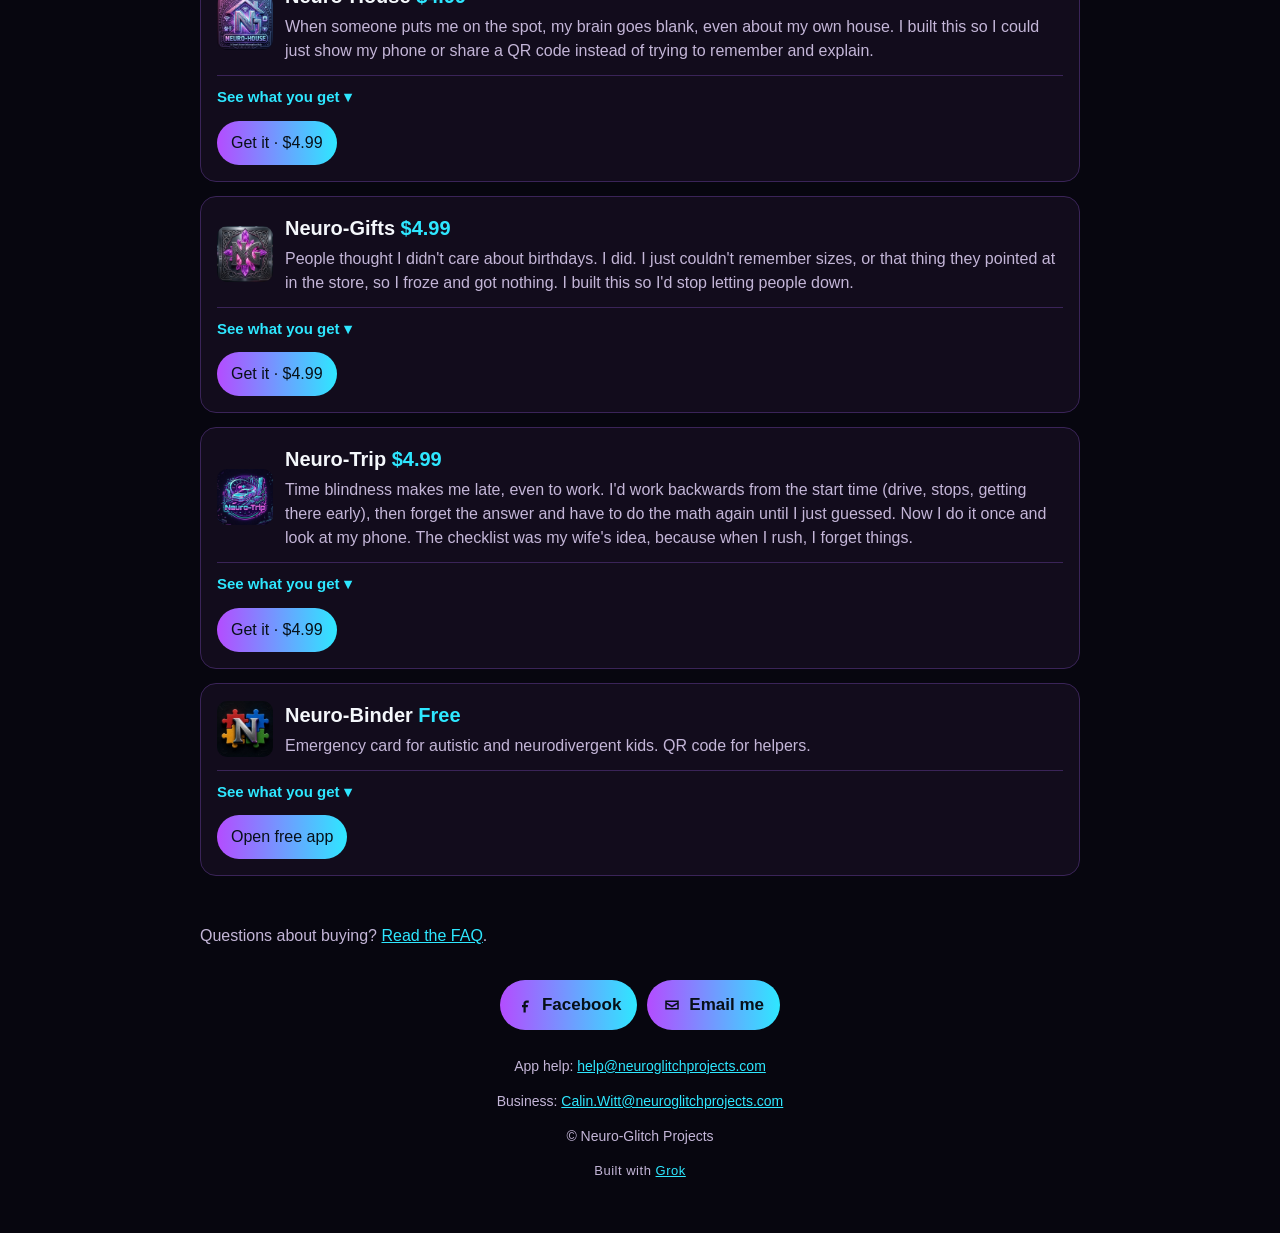
==== commit 88e57dc8: "Neuro-Vault preview guide (2/2): link on Apps card" ====
--- a/apps.html
+++ b/apps.html
@@ -53,6 +53,7 @@
         <ul class="more"><li>Plan your day with time blocks and one-tap presets.</li><li>Syncs with your iPhone or Google Calendar, so future plans show up when it's time.</li><li>Partner link with no account and no app needed.</li><li>Journal with a PIN lock. Your data stays on your device unless you turn on sync.</li></ul>
         <div class="shots"><a href="img/shots/vault-1.svg"><img loading="lazy" src="img/shots/vault-1.svg" alt="Neuro-Vault Home screen with cards for Up Next, Meds Today, Brain Dump, Today's Plan, and Quick Capture" width="140"></a><a href="img/shots/vault-2.svg"><img loading="lazy" src="img/shots/vault-2.svg" alt="Neuro-Vault menu drawer with Home, Journal, Brain Dump, Vehicle, Medication, Calendar, Groceries, and Settings" width="140"></a><a href="img/shots/vault-3.svg"><img loading="lazy" src="img/shots/vault-3.svg" alt="Neuro-Vault Calendar day view with time blocks laid out from morning on" width="140"></a><a href="img/shots/vault-4.svg"><img loading="lazy" src="img/shots/vault-4.svg" alt="Neuro-Vault Settings list with Appearance, Home layout, Calendar and presets, Medication, Journal, and Partner link" width="140"></a><a href="img/shots/vault-5.svg"><img loading="lazy" src="img/shots/vault-5.svg" alt="Neuro-Vault Groceries tab with List, Meals, and Usuals and a Plan a trip button" width="140"></a></div>
         </details>
+        <a class="preview-guide" href="guides/neuro-vault-preview.pdf" target="_blank" rel="noopener" style="display:block;text-align:center;margin:12px 0 10px;padding:10px 14px;border:1.5px solid #2ee7ff;border-radius:999px;color:#2ee7ff;font-weight:700;text-decoration:none;box-shadow:0 0 12px rgba(46,231,255,.35)">📖 Read the free preview guide</a>
         <a class="buy" href="https://buy.stripe.com/3cI5kF4Zw1Im9TW0dmb3q07">Get it · $4.99</a>
       </article>
       <article class="card" data-cat="money">
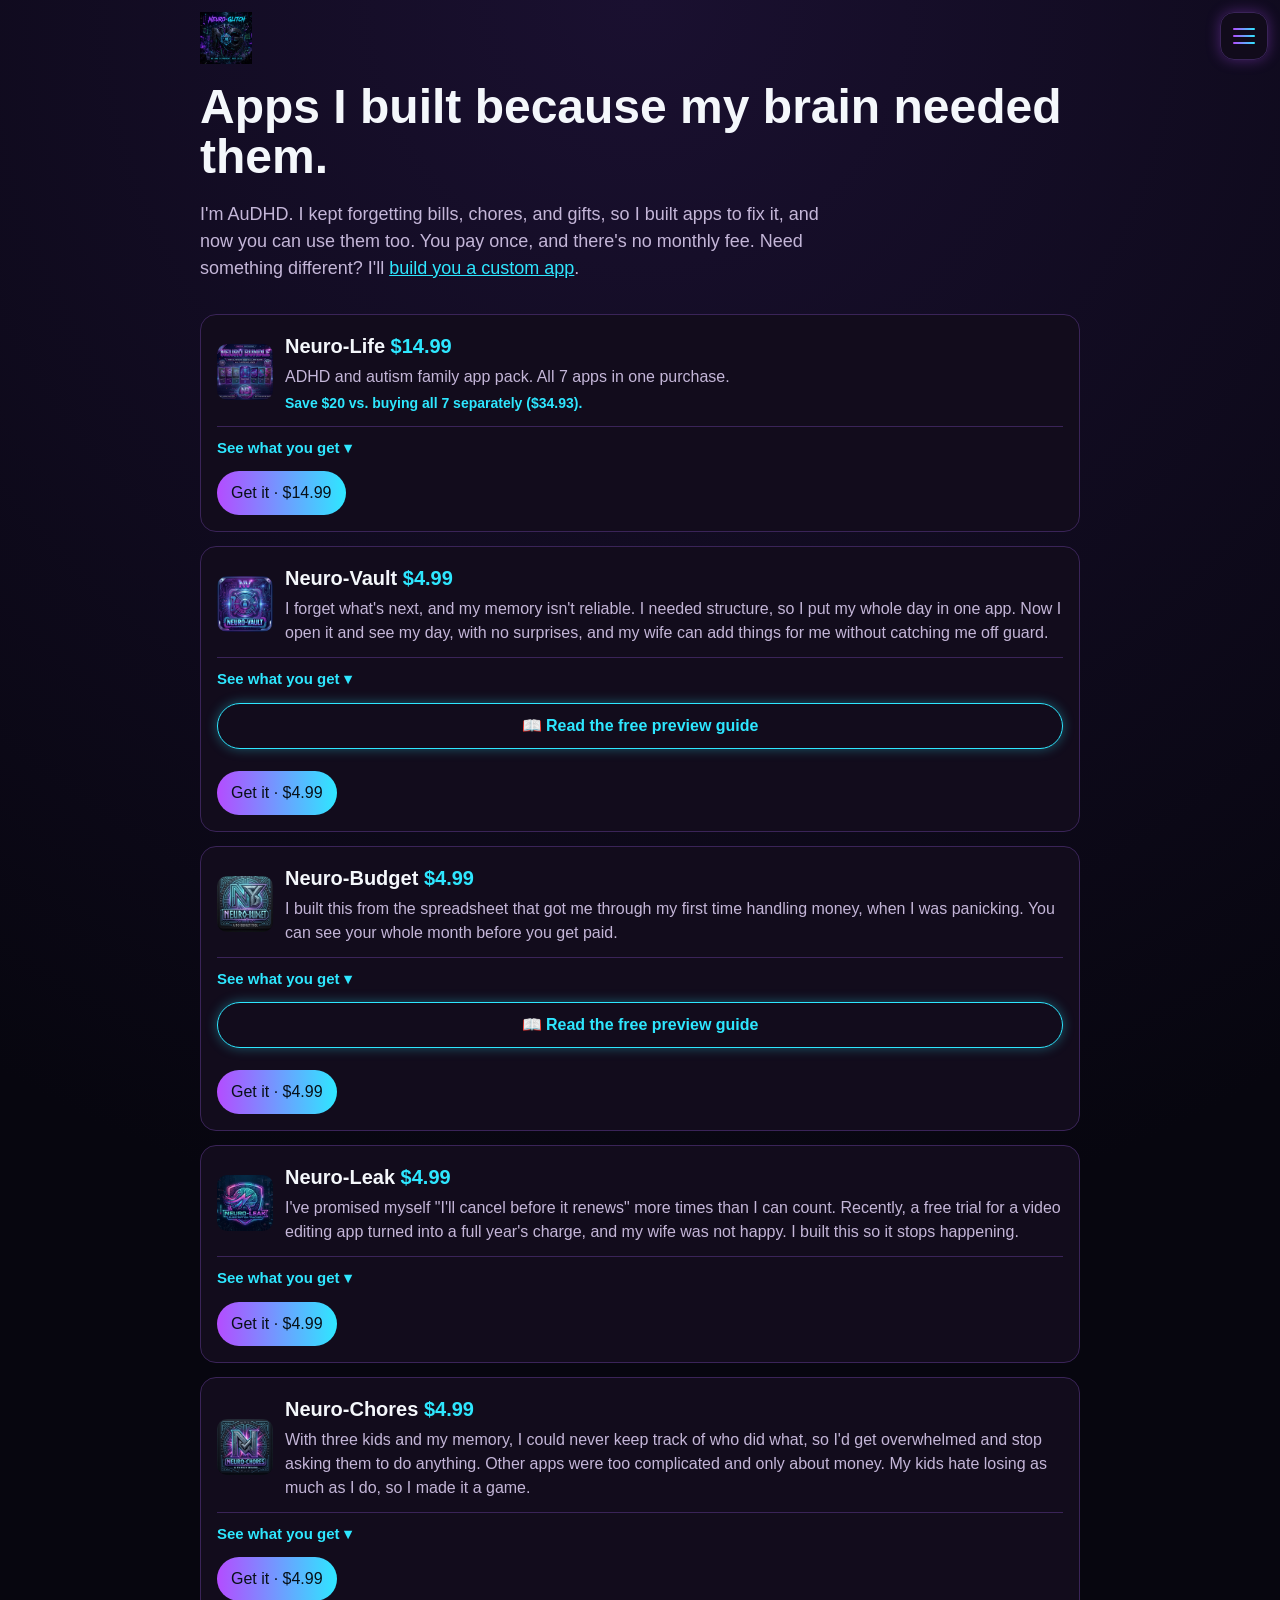
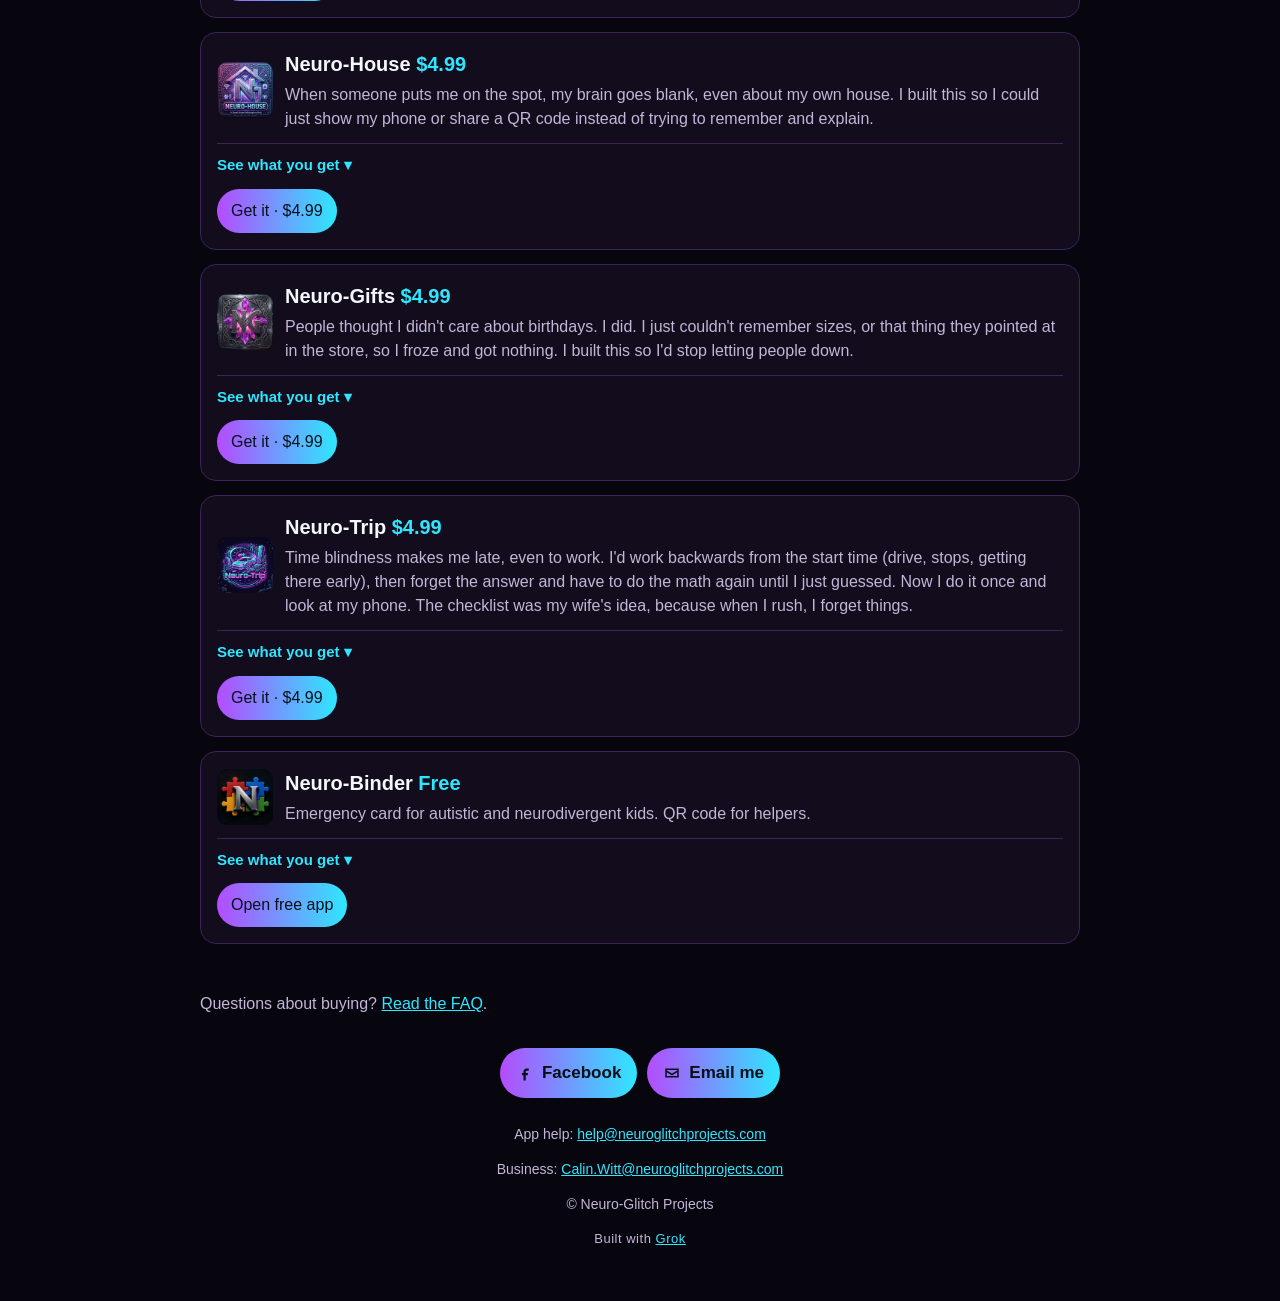
==== commit 5d6fa262: "Neuro-Budget preview guide (2/2): link on Apps card" ====
--- a/apps.html
+++ b/apps.html
@@ -63,6 +63,7 @@
         <ul class="more"><li>Shows which check pays which bill.</li><li>Shows the amount safe to spend after those bills.</li><li>Runs on your phone. No spreadsheet.</li></ul>
         <div class="shots"><a href="img/shots/nbudget-v2-1.svg"><img loading="lazy" src="img/shots/nbudget-v2-1.svg" alt="Neuro-Budget paychecks screen showing income, bills, and safe-to-spend totals" width="140"></a><a href="img/shots/nbudget-v2-2.svg"><img loading="lazy" src="img/shots/nbudget-v2-2.svg" alt="Neuro-Budget paycheck detail with the bills assigned to that paycheck" width="140"></a><a href="img/shots/nbudget-v2-3.svg"><img loading="lazy" src="img/shots/nbudget-v2-3.svg" alt="Neuro-Budget month view showing the whole month of bills and paychecks" width="140"></a></div>
         </details>
+        <a class="preview-guide" href="guides/neuro-budget-preview.pdf" target="_blank" rel="noopener" style="display:block;text-align:center;margin:12px 0 10px;padding:10px 14px;border:1.5px solid #2ee7ff;border-radius:999px;color:#2ee7ff;font-weight:700;text-decoration:none;box-shadow:0 0 12px rgba(46,231,255,.35)">📖 Read the free preview guide</a>
         <a class="buy" href="https://buy.stripe.com/7sYaEZajQbiW6HK1hqb3q00">Get it · $4.99</a>
       </article>
       <article class="card" data-cat="money">
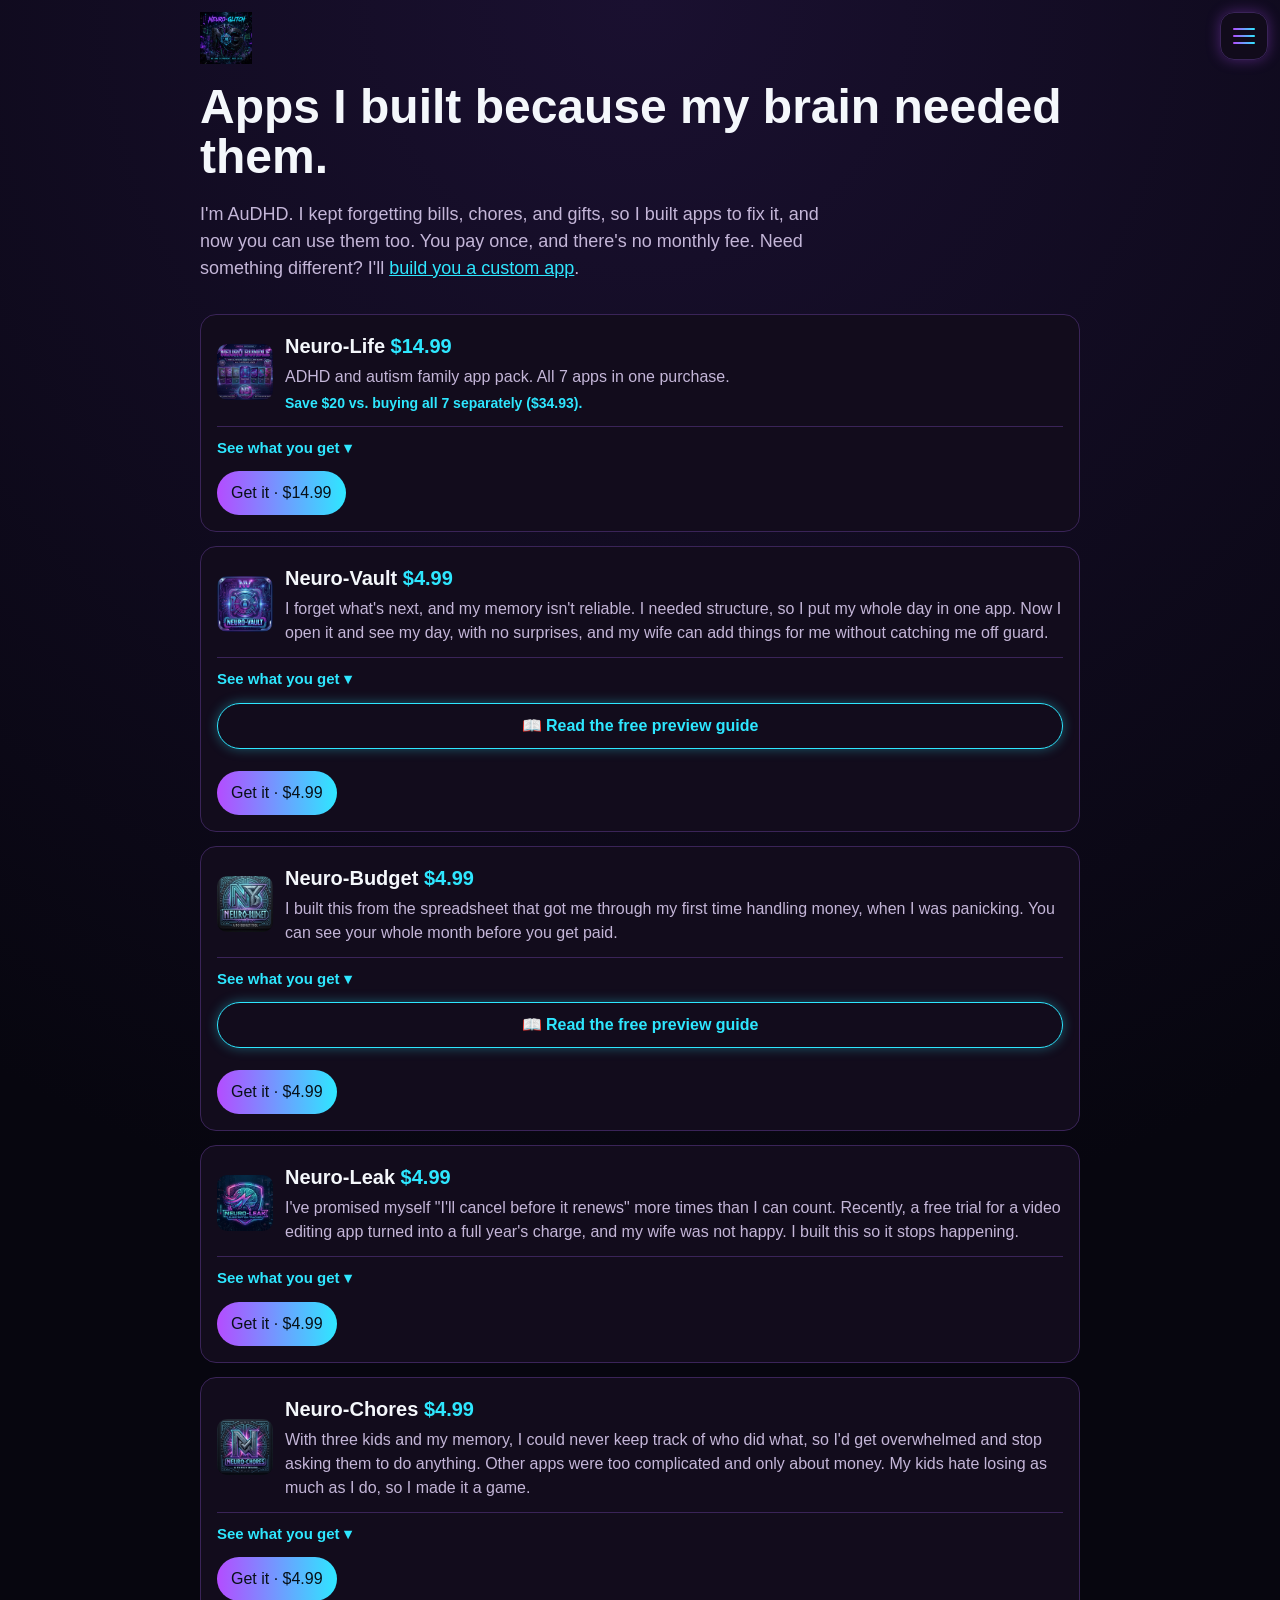
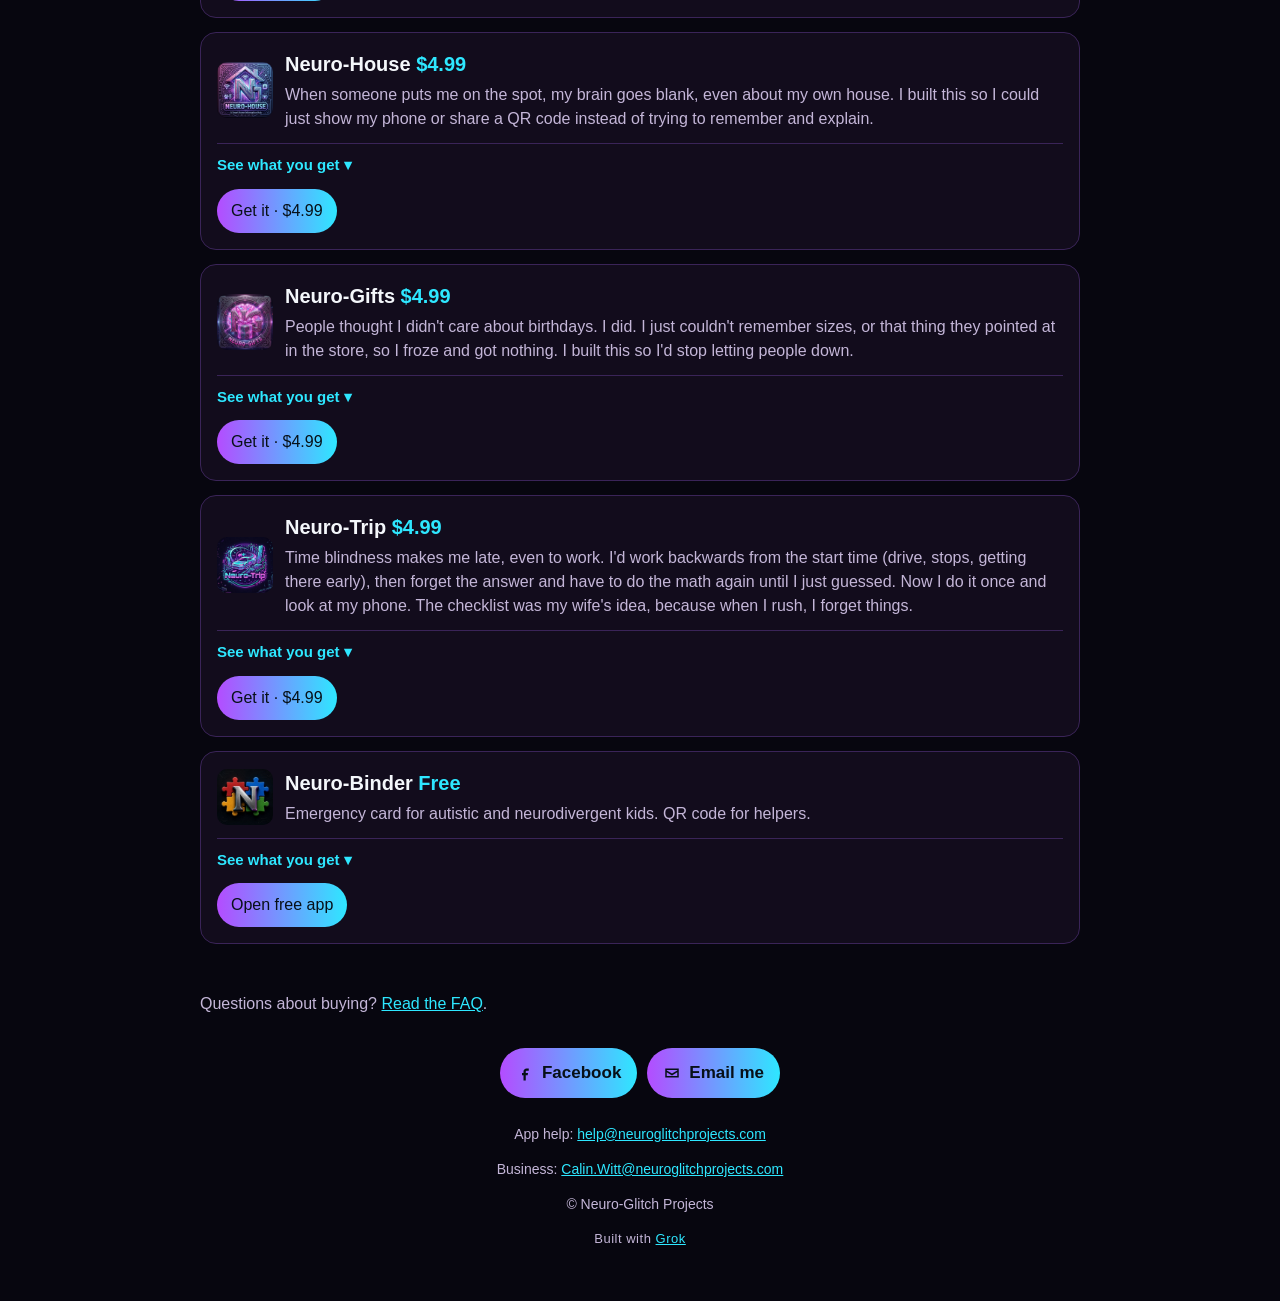
==== commit 8fb9c80a: "Neuro-Gifts logo v2 (2/2): point Apps card at new logo" ====
--- a/apps.html
+++ b/apps.html
@@ -53,7 +53,7 @@
         <ul class="more"><li>Plan your day with time blocks and one-tap presets.</li><li>Syncs with your iPhone or Google Calendar, so future plans show up when it's time.</li><li>Partner link with no account and no app needed.</li><li>Journal with a PIN lock. Your data stays on your device unless you turn on sync.</li></ul>
         <div class="shots"><a href="img/shots/vault-1.svg"><img loading="lazy" src="img/shots/vault-1.svg" alt="Neuro-Vault Home screen with cards for Up Next, Meds Today, Brain Dump, Today's Plan, and Quick Capture" width="140"></a><a href="img/shots/vault-2.svg"><img loading="lazy" src="img/shots/vault-2.svg" alt="Neuro-Vault menu drawer with Home, Journal, Brain Dump, Vehicle, Medication, Calendar, Groceries, and Settings" width="140"></a><a href="img/shots/vault-3.svg"><img loading="lazy" src="img/shots/vault-3.svg" alt="Neuro-Vault Calendar day view with time blocks laid out from morning on" width="140"></a><a href="img/shots/vault-4.svg"><img loading="lazy" src="img/shots/vault-4.svg" alt="Neuro-Vault Settings list with Appearance, Home layout, Calendar and presets, Medication, Journal, and Partner link" width="140"></a><a href="img/shots/vault-5.svg"><img loading="lazy" src="img/shots/vault-5.svg" alt="Neuro-Vault Groceries tab with List, Meals, and Usuals and a Plan a trip button" width="140"></a></div>
         </details>
-        <a class="preview-guide" href="guides/neuro-vault-preview.pdf" target="_blank" rel="noopener" style="display:block;text-align:center;margin:12px 0 10px;padding:10px 14px;border:1.5px solid #2ee7ff;border-radius:999px;color:#2ee7ff;font-weight:700;text-decoration:none;box-shadow:0 0 12px rgba(46,231,255,.35)">📖 Read the free preview guide</a>
+        <a class="preview-guide" href="guides/neuro-vault-preview-v2.pdf" target="_blank" rel="noopener" style="display:block;text-align:center;margin:12px 0 10px;padding:10px 14px;border:1.5px solid #2ee7ff;border-radius:999px;color:#2ee7ff;font-weight:700;text-decoration:none;box-shadow:0 0 12px rgba(46,231,255,.35)">📖 Read the free preview guide</a>
         <a class="buy" href="https://buy.stripe.com/3cI5kF4Zw1Im9TW0dmb3q07">Get it · $4.99</a>
       </article>
       <article class="card" data-cat="money">
@@ -94,7 +94,7 @@
         <a class="buy" href="https://buy.stripe.com/14A3cx0Jgcn07LO5xGb3q02">Get it · $4.99</a>
       </article>
       <article class="card" data-cat="people">
-        <div class="row"><img class="logo" src="img/neuro-gifts.svg" alt="Neuro-Gifts logo"><div><h2>Neuro-Gifts <span class="price">$4.99</span></h2><p class="short">People thought I didn't care about birthdays. I did. I just couldn't remember sizes, or that thing they pointed at in the store, so I froze and got nothing. I built this so I'd stop letting people down.</p></div></div>
+        <div class="row"><img class="logo" src="img/neuro-gifts-v2.svg" alt="Neuro-Gifts logo"><div><h2>Neuro-Gifts <span class="price">$4.99</span></h2><p class="short">People thought I didn't care about birthdays. I did. I just couldn't remember sizes, or that thing they pointed at in the store, so I froze and got nothing. I built this so I'd stop letting people down.</p></div></div>
         <details class="what" name="site"><summary>See what you get</summary>
         <div class="get"><p>Save sizes, likes, birthdays, and gift ideas the moment you hear them, so you're never stuck guessing.</p><p class="get-all">Works on any phone. Add it to your home screen. Guide PDF included. Pay once.</p></div>
         <ul class="more"><li>Stores the details you forget.</li><li>Tracks a gift from idea to given.</li></ul>
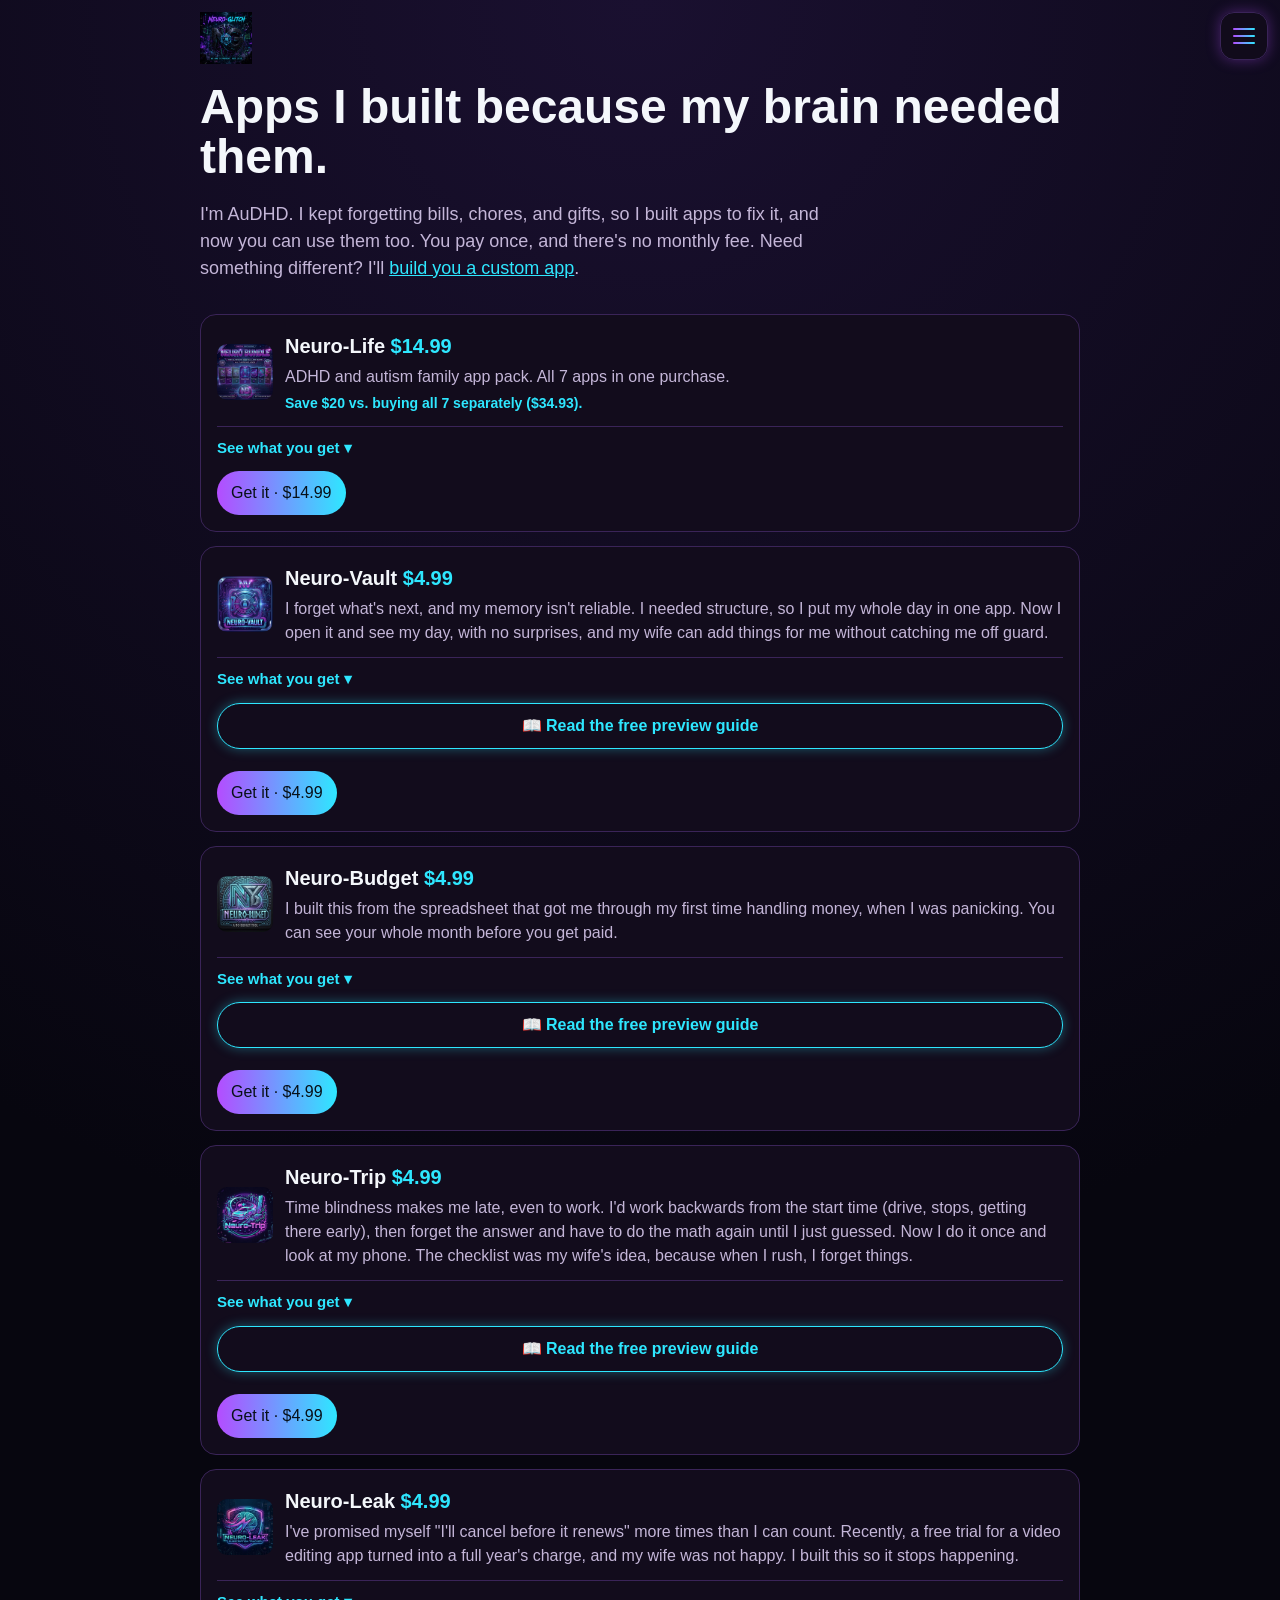
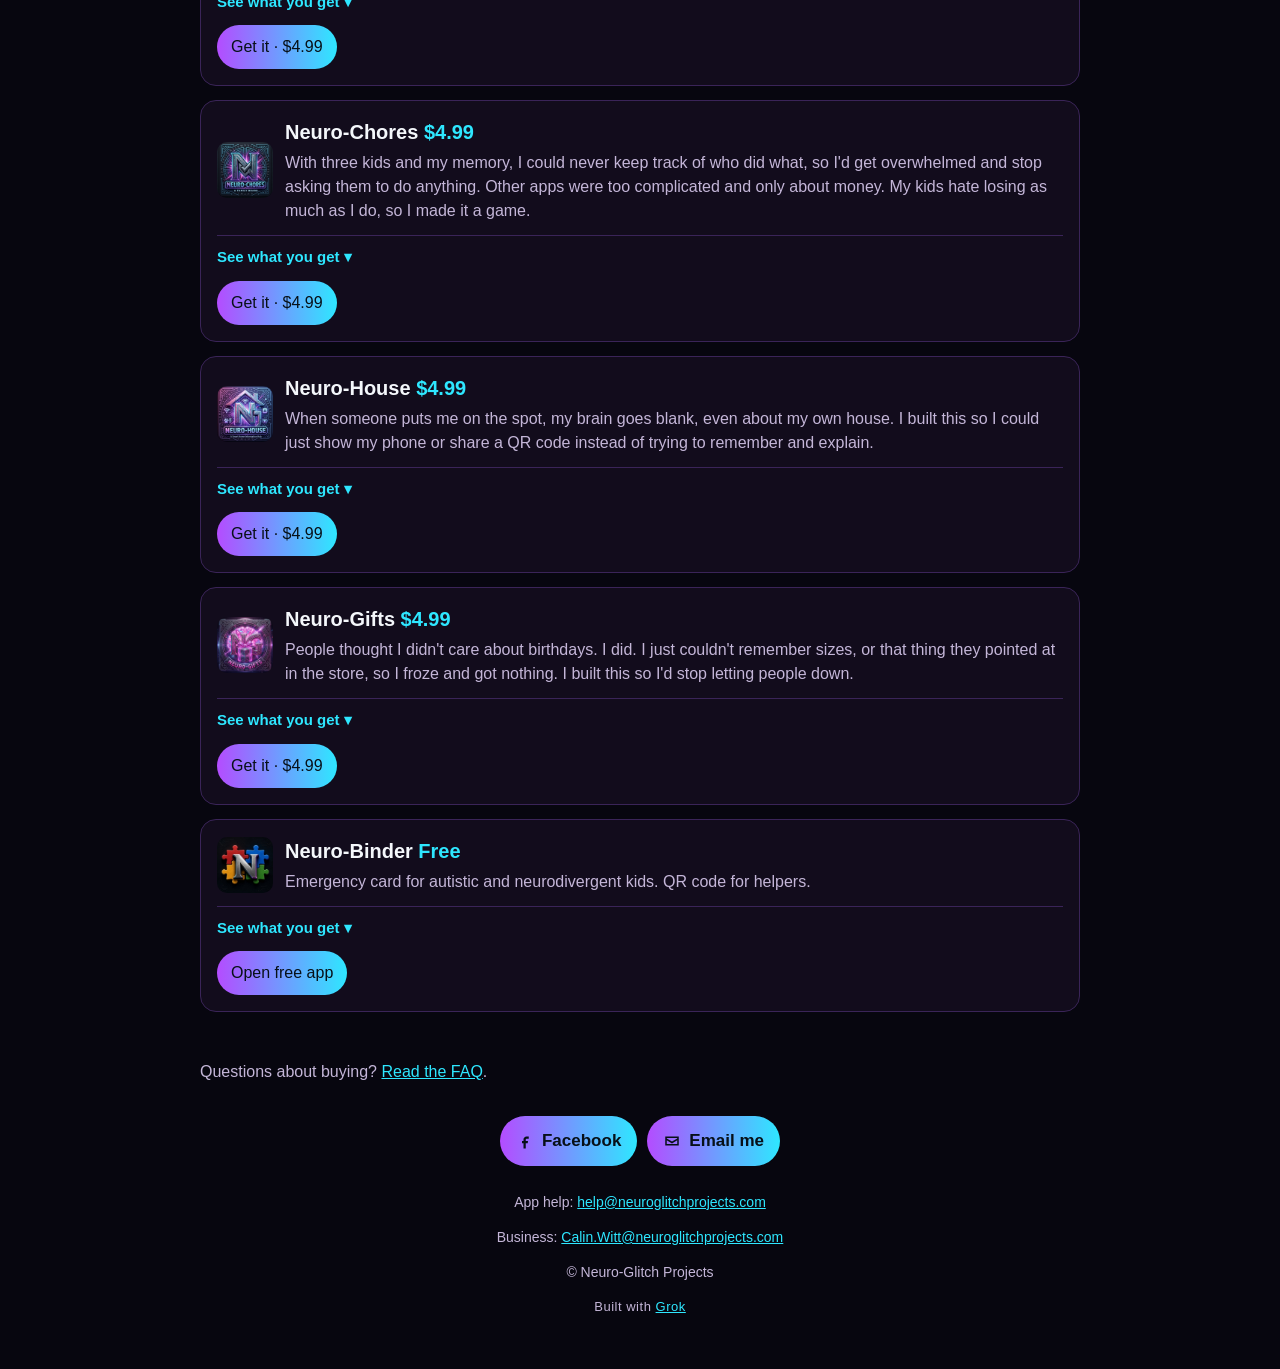
==== commit a05bc417: "Neuro-Trip preview guide (2/2): Trip card fourth with preview button" ====
--- a/apps.html
+++ b/apps.html
@@ -66,6 +66,16 @@
         <a class="preview-guide" href="guides/neuro-budget-preview.pdf" target="_blank" rel="noopener" style="display:block;text-align:center;margin:12px 0 10px;padding:10px 14px;border:1.5px solid #2ee7ff;border-radius:999px;color:#2ee7ff;font-weight:700;text-decoration:none;box-shadow:0 0 12px rgba(46,231,255,.35)">📖 Read the free preview guide</a>
         <a class="buy" href="https://buy.stripe.com/7sYaEZajQbiW6HK1hqb3q00">Get it · $4.99</a>
       </article>
+      <article class="card" data-cat="travel">
+        <div class="row"><img class="logo" src="img/neuro-trip.svg" alt="Neuro-Trip logo"><div><h2>Neuro-Trip <span class="price">$4.99</span></h2><p class="short">Time blindness makes me late, even to work. I'd work backwards from the start time (drive, stops, getting there early), then forget the answer and have to do the math again until I just guessed. Now I do it once and look at my phone. The checklist was my wife's idea, because when I rush, I forget things.</p></div></div>
+        <details class="what" name="site"><summary>See what you get</summary>
+        <div class="get"><p>Enter when you need to be there and what's on the way. It tells you when to start getting ready and when to leave, plus a checklist so nothing gets left behind.</p><p class="get-all">Works on any phone. Add it to your home screen. Guide PDF included. Pay once.</p></div>
+        <ul class="more"><li>Set the arrival time first.</li><li>Add stops and a buffer.</li><li>Shows when you need to leave.</li></ul>
+        <div class="shots"><a href="img/shots/trip-1.svg"><img loading="lazy" src="img/shots/trip-1.svg" alt="Neuro-Trip upcoming trip with the time to start getting ready" width="140"></a><a href="img/shots/trip-2.svg"><img loading="lazy" src="img/shots/trip-2.svg" alt="Neuro-Trip schedule working backward from arrival time with stops" width="140"></a><a href="img/shots/trip-3.svg"><img loading="lazy" src="img/shots/trip-3.svg" alt="Neuro-Trip packing checklist before leaving" width="140"></a></div>
+        </details>
+        <a class="preview-guide" href="guides/neuro-trip-preview.pdf" target="_blank" rel="noopener" style="display:block;text-align:center;margin:12px 0 10px;padding:10px 14px;border:1.5px solid #2ee7ff;border-radius:999px;color:#2ee7ff;font-weight:700;text-decoration:none;box-shadow:0 0 12px rgba(46,231,255,.35)">📖 Read the free preview guide</a>
+        <a class="buy" href="https://buy.stripe.com/bJecN79fM3Qud68e4cb3q05">Get it · $4.99</a>
+      </article>
       <article class="card" data-cat="money">
         <div class="row"><img class="logo" src="img/neuro-leak.svg" alt="Neuro-Leak logo"><div><h2>Neuro-Leak <span class="price">$4.99</span></h2><p class="short">I've promised myself "I'll cancel before it renews" more times than I can count. Recently, a free trial for a video editing app turned into a full year's charge, and my wife was not happy. I built this so it stops happening.</p></div></div>
         <details class="what" name="site"><summary>See what you get</summary>
@@ -101,15 +111,6 @@
         <div class="shots"><a href="img/shots/gifts-1.svg"><img loading="lazy" src="img/shots/gifts-1.svg" alt="Neuro-Gifts people list with a birthday and gift ideas" width="140"></a><a href="img/shots/gifts-2.svg"><img loading="lazy" src="img/shots/gifts-2.svg" alt="Neuro-Gifts person profile with clothing sizes, colors, and likes" width="140"></a></div>
         </details>
         <a class="buy" href="https://buy.stripe.com/aFa14p77Eev83vyaS0b3q01">Get it · $4.99</a>
-      </article>
-      <article class="card" data-cat="travel">
-        <div class="row"><img class="logo" src="img/neuro-trip.svg" alt="Neuro-Trip logo"><div><h2>Neuro-Trip <span class="price">$4.99</span></h2><p class="short">Time blindness makes me late, even to work. I'd work backwards from the start time (drive, stops, getting there early), then forget the answer and have to do the math again until I just guessed. Now I do it once and look at my phone. The checklist was my wife's idea, because when I rush, I forget things.</p></div></div>
-        <details class="what" name="site"><summary>See what you get</summary>
-        <div class="get"><p>Enter when you need to be there and what's on the way. It tells you when to start getting ready and when to leave, plus a checklist so nothing gets left behind.</p><p class="get-all">Works on any phone. Add it to your home screen. Guide PDF included. Pay once.</p></div>
-        <ul class="more"><li>Set the arrival time first.</li><li>Add stops and a buffer.</li><li>Shows when you need to leave.</li></ul>
-        <div class="shots"><a href="img/shots/trip-1.svg"><img loading="lazy" src="img/shots/trip-1.svg" alt="Neuro-Trip upcoming trip with the time to start getting ready" width="140"></a><a href="img/shots/trip-2.svg"><img loading="lazy" src="img/shots/trip-2.svg" alt="Neuro-Trip schedule working backward from arrival time with stops" width="140"></a><a href="img/shots/trip-3.svg"><img loading="lazy" src="img/shots/trip-3.svg" alt="Neuro-Trip packing checklist before leaving" width="140"></a></div>
-        </details>
-        <a class="buy" href="https://buy.stripe.com/bJecN79fM3Qud68e4cb3q05">Get it · $4.99</a>
       </article>
       <article class="card" data-cat="kids">
         <div class="row"><img class="logo" src="img/neuro-binder.svg" alt="Neuro-Binder logo"><div><h2>Neuro-Binder <span class="price">Free</span></h2><p class="short">Emergency card for autistic and neurodivergent kids. QR code for helpers.</p></div></div>
